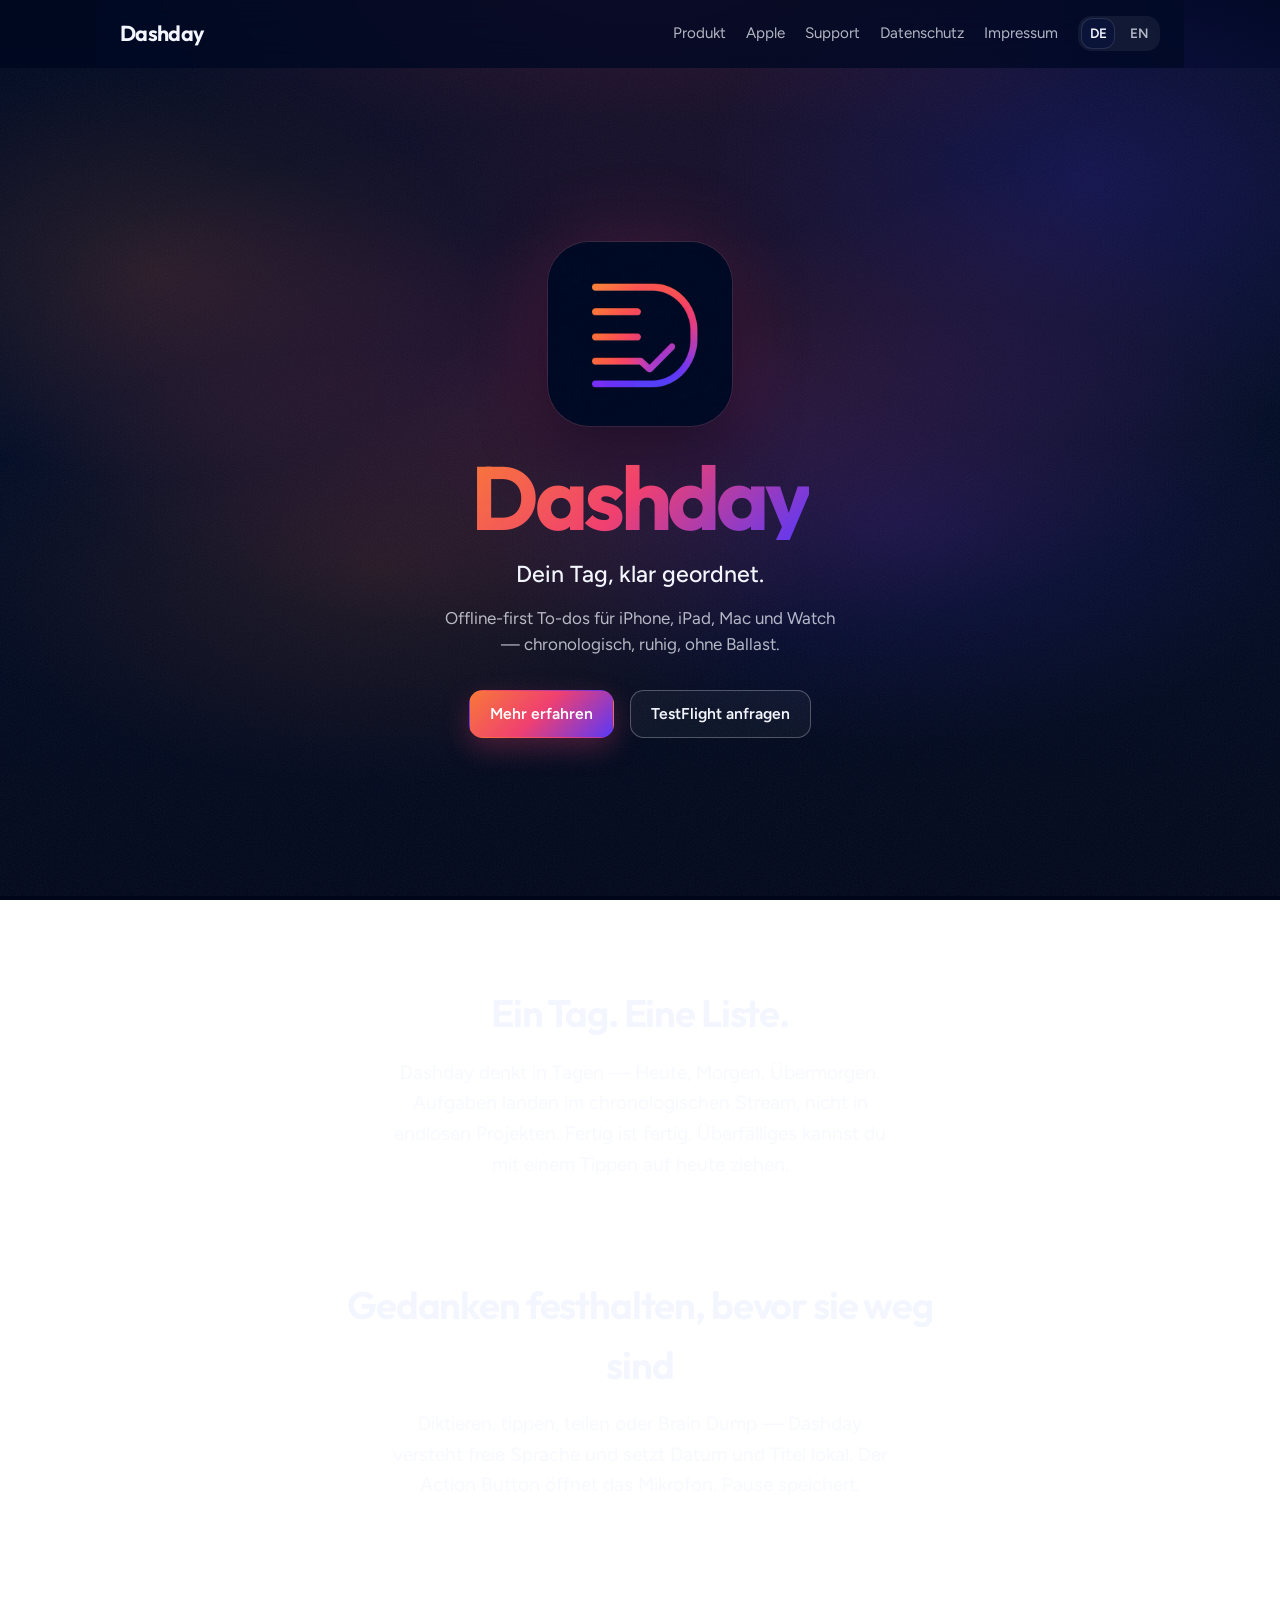
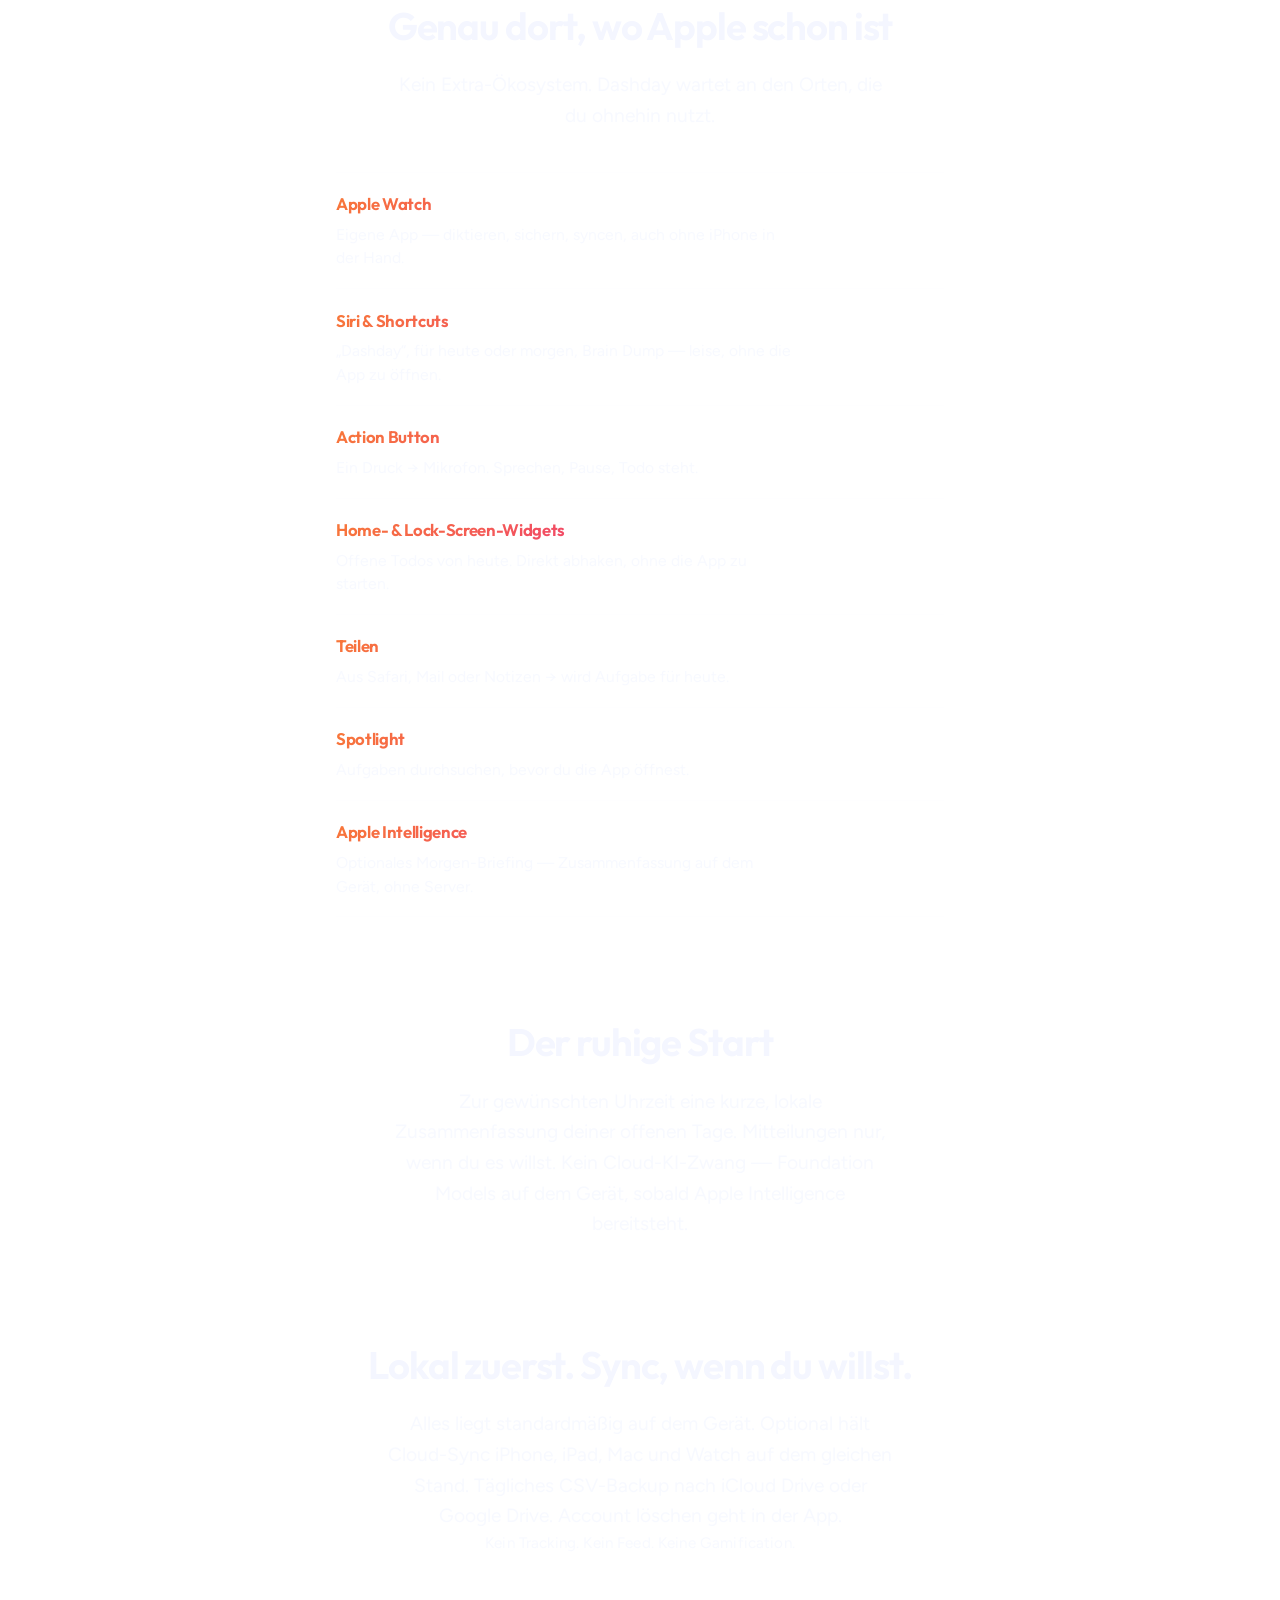
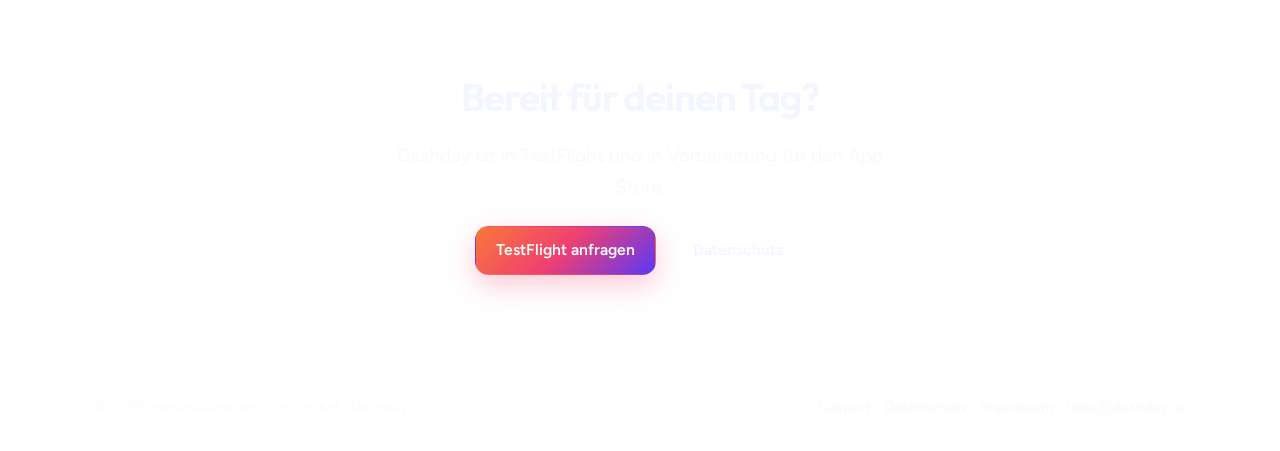
==== de/index.html @ 303d10c2 "Use German labels on DE nav and footer. Replace leftover English “Privacy” / “Privacy Policy” link t" ====
<!DOCTYPE html>
<html lang="de">
  <head>
    <meta charset="utf-8" />
    <meta name="viewport" content="width=device-width, initial-scale=1" />
    <title>Dashday — Dein Tag, klar geordnet</title>
    <meta
      name="description"
      content="Dashday: Offline-first To-dos für iPhone, iPad, Mac und Apple Watch. Heute &amp; Morgen klar sortiert — mit Siri, Widgets, Action Button und lokalem Morgen-Briefing."
    />
    <link rel="canonical" href="https://dashday.io/de/" />
    <link rel="alternate" hreflang="de" href="https://dashday.io/de/" />
    <link rel="alternate" hreflang="en" href="https://dashday.io/en/" />
    <link rel="alternate" hreflang="x-default" href="https://dashday.io/" />
    <meta property="og:title" content="Dashday — Dein Tag, klar geordnet" />
    <meta
      property="og:description"
      content="Offline-first To-dos für Apple-Geräte. Erfassen mit Siri, Watch, Widget &amp; Action Button. Optional Sync. Lokal und ruhig."
    />
    <meta property="og:url" content="https://dashday.io/de/" />
    <meta property="og:type" content="website" />
    <meta property="og:image" content="https://dashday.io/assets/icon-512.png" />
    <meta property="og:locale" content="de_DE" />
    <meta name="theme-color" content="#000a24" />
    <link rel="preconnect" href="https://fonts.googleapis.com" />
    <link rel="preconnect" href="https://fonts.gstatic.com" crossorigin />
    <link
      href="https://fonts.googleapis.com/css2?family=Figtree:wght@400;500;600;700&family=Outfit:wght@500;600;700&display=swap"
      rel="stylesheet"
    />
    <link rel="stylesheet" href="/styles.css" />
    <link rel="icon" href="/favicon.svg" type="image/svg+xml" />
    <link rel="apple-touch-icon" href="/assets/apple-touch-icon.png" />
  </head>
  <body>
    <header class="site-header" id="site-header">
      <a class="brand" href="/de/">Dashday</a>
      <button
        type="button"
        class="nav-toggle"
        aria-expanded="false"
        aria-controls="site-nav"
        aria-label="Menü"
      >
        <span class="nav-toggle-bars" aria-hidden="true"></span>
      </button>
      <nav class="nav" aria-label="Hauptnavigation" id="site-nav">
        <a href="#tag">Produkt</a>
        <a href="#apple">Apple</a>
        <a href="/de/support/">Support</a>
        <a href="/de/privacy/">Datenschutz</a>
        <a href="/de/impressum/">Impressum</a>
        <span class="lang-switch" role="group" aria-label="Sprache">
          <a href="/de/" data-lang="de" aria-current="true">DE</a>
          <a href="/en/" data-lang="en">EN</a>
        </span>
      </nav>
    </header>

    <main>
      <section class="hero" aria-label="Dashday">
        <div class="hero-atmosphere" aria-hidden="true"></div>
        <div class="hero-inner">
          <img
            class="hero-icon"
            src="/assets/icon-512.png"
            width="512"
            height="512"
            alt=""
          />
          <p class="hero-brand">Dashday</p>
          <h1 class="hero-line">Dein Tag, klar geordnet.</h1>
          <p class="hero-sub">
            Offline-first To-dos für iPhone, iPad, Mac und Watch — chronologisch, ruhig, ohne Ballast.
          </p>
          <div class="cta-row">
            <a class="button button-primary" href="#tag">Mehr erfahren</a>
            <a
              class="button button-ghost"
              data-mail="support"
              data-label="TestFlight anfragen"
              data-subject="Dashday TestFlight"
              href="#"
              >TestFlight anfragen</a
            >
          </div>
        </div>
      </section>

      <section class="section section-wide" id="tag">
        <h2>Ein Tag. Eine Liste.</h2>
        <p class="lead">
          Dashday denkt in Tagen — Heute, Morgen, Übermorgen. Aufgaben landen im
          chronologischen Stream, nicht in endlosen Projekten. Fertig ist fertig.
          Überfälliges kannst du mit einem Tippen auf heute ziehen.
        </p>
      </section>

      <section class="section section-wide" id="capture">
        <h2>Gedanken festhalten, bevor sie weg sind</h2>
        <p class="lead">
          Diktieren, tippen, teilen oder Brain Dump — Dashday versteht freie Sprache
          und setzt Datum und Titel lokal. Der Action Button öffnet das Mikrofon.
          Pause speichert.
        </p>
      </section>

      <section class="section section-wide" id="apple">
        <h2>Genau dort, wo Apple schon ist</h2>
        <p class="lead">
          Kein Extra-Ökosystem. Dashday wartet an den Orten, die du ohnehin nutzt.
        </p>
        <ul class="surface-list">
          <li>
            <span class="surface-name">Apple Watch</span>
            <span class="surface-desc">Eigene App — diktieren, sichern, syncen, auch ohne iPhone in der Hand.</span>
          </li>
          <li>
            <span class="surface-name">Siri &amp; Shortcuts</span>
            <span class="surface-desc">„Dashday“, für heute oder morgen, Brain Dump — leise, ohne die App zu öffnen.</span>
          </li>
          <li>
            <span class="surface-name">Action Button</span>
            <span class="surface-desc">Ein Druck → Mikrofon. Sprechen, Pause, Todo steht.</span>
          </li>
          <li>
            <span class="surface-name">Home- &amp; Lock-Screen-Widgets</span>
            <span class="surface-desc">Offene Todos von heute. Direkt abhaken, ohne die App zu starten.</span>
          </li>
          <li>
            <span class="surface-name">Teilen</span>
            <span class="surface-desc">Aus Safari, Mail oder Notizen → wird Aufgabe für heute.</span>
          </li>
          <li>
            <span class="surface-name">Spotlight</span>
            <span class="surface-desc">Aufgaben durchsuchen, bevor du die App öffnest.</span>
          </li>
          <li>
            <span class="surface-name">Apple Intelligence</span>
            <span class="surface-desc">Optionales Morgen-Briefing — Zusammenfassung auf dem Gerät, ohne Server.</span>
          </li>
        </ul>
      </section>

      <section class="section section-wide" id="briefing">
        <h2>Der ruhige Start</h2>
        <p class="lead">
          Zur gewünschten Uhrzeit eine kurze, lokale Zusammenfassung deiner offenen
          Tage. Mitteilungen nur, wenn du es willst. Kein Cloud-KI-Zwang —
          Foundation Models auf dem Gerät, sobald Apple Intelligence bereitsteht.
        </p>
      </section>

      <section class="section section-wide" id="sync">
        <h2>Lokal zuerst. Sync, wenn du willst.</h2>
        <p class="lead">
          Alles liegt standardmäßig auf dem Gerät. Optional hält Cloud-Sync iPhone,
          iPad, Mac und Watch auf dem gleichen Stand. Tägliches CSV-Backup nach
          iCloud Drive oder Google Drive. Account löschen geht in der App.
        </p>
        <p class="section-note">
          Kein Tracking. Kein Feed. Keine Gamification.
        </p>
      </section>

      <section class="section section-wide section-closing" id="cta">
        <h2>Bereit für deinen Tag?</h2>
        <p class="lead">
          Dashday ist in TestFlight und in Vorbereitung für den App Store.
        </p>
        <div class="cta-row cta-row-static">
          <a
            class="button button-primary"
            data-mail="support"
            data-label="TestFlight anfragen"
            data-subject="Dashday TestFlight"
            href="#"
            >TestFlight anfragen</a
          >
          <a class="button button-ghost" href="/de/privacy/">Datenschutz</a>
        </div>
      </section>
    </main>

    <footer class="site-footer">
      <span>© <span id="year"></span> mediawaves services GmbH · Dashday</span>
      <span>
        <a href="/de/support/">Support</a>
        ·
        <a href="/de/privacy/">Datenschutz</a>
        ·
        <a href="/de/impressum/">Impressum</a>
        ·
        <span data-mail="support"></span>
      </span>
    </footer>

    <script src="/assets/i18n.js" defer></script>
    <script src="/assets/contact.js" defer></script>
    <script src="/assets/site.js" defer></script>
  </body>
</html>
---- styles.css ----
/* Dashday site — palette matched to the app icon */

:root {
  --navy: #000a24;
  --navy-lift: #0a1438;
  --ink: #f4f6ff;
  --ink-soft: rgba(244, 246, 255, 0.72);
  --ink-faint: rgba(244, 246, 255, 0.48);
  --orange: #f87838;
  --magenta: #f04070;
  --violet: #5a38f8;
  --foam: #f4f6ff;
  --line: rgba(244, 246, 255, 0.12);
  --shadow: rgba(0, 4, 24, 0.55);
  --gradient: linear-gradient(135deg, #f87838 0%, #f04070 48%, #5a38f8 100%);
  --font-display: "Outfit", "Segoe UI", sans-serif;
  --font-body: "Figtree", "Segoe UI", sans-serif;
  --max: 68rem;
  --ease: cubic-bezier(0.22, 1, 0.36, 1);
  --radius: 0.85rem;
}

*,
*::before,
*::after {
  box-sizing: border-box;
}

html {
  scroll-behavior: smooth;
}

body {
  margin: 0;
  min-height: 100vh;
  color: var(--ink);
  font-family: var(--font-body);
  font-size: 1.0625rem;
  line-height: 1.55;
  background:
    radial-gradient(900px 520px at 50% -8%, rgba(240, 64, 112, 0.22), transparent 60%),
    radial-gradient(700px 480px at 85% 20%, rgba(90, 56, 248, 0.2), transparent 55%),
    radial-gradient(640px 420px at 12% 30%, rgba(248, 120, 56, 0.14), transparent 50%),
    linear-gradient(180deg, #000820 0%, var(--navy) 45%, #00061a 100%);
  background-attachment: fixed;
}

img {
  max-width: 100%;
  display: block;
}

a {
  color: #ffb08a;
  text-underline-offset: 0.18em;
}

a:hover {
  color: #ffd2bc;
}

.site-header {
  position: sticky;
  top: 0;
  z-index: 100;
  display: flex;
  flex-wrap: wrap;
  align-items: center;
  justify-content: space-between;
  gap: 0.75rem 1rem;
  padding: 1rem 1.5rem;
  max-width: var(--max);
  margin: 0 auto;
  overflow: visible;
  backdrop-filter: blur(16px);
  -webkit-backdrop-filter: blur(16px);
  background: rgba(0, 10, 36, 0.72);
  border-bottom: 1px solid transparent;
}

.site-header.is-scrolled {
  border-bottom-color: var(--line);
}

.brand {
  font-family: var(--font-display);
  font-weight: 650;
  font-size: 1.35rem;
  letter-spacing: -0.03em;
  color: var(--ink);
  text-decoration: none;
  position: relative;
  z-index: 2;
}

.nav-toggle {
  display: none;
  -webkit-appearance: none;
  appearance: none;
  border: 1px solid var(--line);
  background: rgba(244, 246, 255, 0.06);
  color: var(--ink);
  width: 2.75rem;
  height: 2.75rem;
  min-width: 2.75rem;
  min-height: 2.75rem;
  border-radius: var(--radius);
  padding: 0;
  margin: 0;
  cursor: pointer;
  align-items: center;
  justify-content: center;
  touch-action: manipulation;
  -webkit-tap-highlight-color: transparent;
  position: relative;
  z-index: 2;
}

.nav-toggle:hover,
.nav-toggle:focus-visible {
  background: rgba(244, 246, 255, 0.1);
}

.nav-toggle-bars,
.nav-toggle-bars::before,
.nav-toggle-bars::after {
  display: block;
  width: 1.1rem;
  height: 2px;
  border-radius: 1px;
  background: currentColor;
  transition: transform 0.2s var(--ease), opacity 0.2s var(--ease);
}

.nav-toggle-bars {
  position: relative;
}

.nav-toggle-bars::before,
.nav-toggle-bars::after {
  content: "";
  position: absolute;
  left: 0;
}

.nav-toggle-bars::before {
  top: -6px;
}

.nav-toggle-bars::after {
  top: 6px;
}

.site-header.is-nav-open .nav-toggle-bars {
  background: transparent;
}

.site-header.is-nav-open .nav-toggle-bars::before {
  top: 0;
  transform: rotate(45deg);
}

.site-header.is-nav-open .nav-toggle-bars::after {
  top: 0;
  transform: rotate(-45deg);
}

.nav {
  display: flex;
  align-items: center;
  gap: 1.25rem;
  font-size: 0.95rem;
}

.nav a {
  text-decoration: none;
  color: var(--ink-soft);
}

.nav a:hover {
  color: var(--ink);
}

@media (max-width: 720px) {
  .site-header {
    /* Full-bleed sticky bar; avoid backdrop-filter clipping the open menu on iOS. */
    width: 100%;
    max-width: none;
    margin: 0;
    padding: 0.85rem 1rem;
    backdrop-filter: none;
    -webkit-backdrop-filter: none;
    background: rgba(0, 10, 36, 0.96);
    border-bottom-color: var(--line);
  }

  .nav-toggle {
    display: inline-flex;
  }

  .nav {
    position: absolute;
    top: 100%;
    left: 0;
    right: 0;
    display: none;
    flex-direction: column;
    align-items: stretch;
    gap: 0.1rem;
    margin: 0;
    padding: 0.5rem 1rem 1rem;
    border-top: 1px solid var(--line);
    background: rgba(0, 10, 36, 0.98);
    box-shadow: 0 18px 40px rgba(0, 0, 0, 0.45);
    max-height: min(70vh, 28rem);
    overflow-y: auto;
    -webkit-overflow-scrolling: touch;
    z-index: 101;
  }

  .site-header.is-nav-open .nav {
    display: flex;
  }

  .nav > a {
    padding: 0.85rem 0.35rem;
    font-weight: 500;
    min-height: 2.75rem;
    display: flex;
    align-items: center;
  }

  .nav .lang-switch {
    margin-top: 0.5rem;
    align-self: flex-start;
  }
}

.hero {
  position: relative;
  min-height: min(92vh, 54rem);
  display: grid;
  place-items: center;
  overflow: hidden;
  isolation: isolate;
  padding: 5rem 1.5rem 4rem;
}

.hero-atmosphere {
  position: absolute;
  inset: 0;
  z-index: -1;
  background:
    radial-gradient(ellipse 70% 45% at 50% 38%, rgba(240, 64, 112, 0.18), transparent 70%),
    radial-gradient(ellipse 50% 40% at 30% 60%, rgba(248, 120, 56, 0.12), transparent 65%),
    radial-gradient(ellipse 50% 40% at 70% 55%, rgba(90, 56, 248, 0.16), transparent 65%),
    url("data:image/svg+xml,%3Csvg xmlns='http://www.w3.org/2000/svg' width='160' height='160' viewBox='0 0 160 160'%3E%3Cfilter id='n'%3E%3CfeTurbulence type='fractalNoise' baseFrequency='0.9' numOctaves='2' stitchTiles='stitch'/%3E%3C/filter%3E%3Crect width='160' height='160' filter='url(%23n)' opacity='0.07'/%3E%3C/svg%3E");
  transform: scale(1.02);
  animation: atmosphere-drift 18s var(--ease) infinite alternate;
}

@keyframes atmosphere-drift {
  from { transform: scale(1.02) translate3d(0, 0, 0); }
  to { transform: scale(1.05) translate3d(0, -1.2%, 0); }
}

.hero-inner {
  width: min(100%, 36rem);
  text-align: center;
  display: flex;
  flex-direction: column;
  align-items: center;
}

.hero-icon {
  width: clamp(7.5rem, 28vw, 11.5rem);
  height: auto;
  border-radius: 22.5%;
  box-shadow:
    0 0 0 1px rgba(244, 246, 255, 0.08),
    0 28px 60px var(--shadow),
    0 0 80px rgba(240, 64, 112, 0.22);
  margin: 0 0 1.75rem;
  opacity: 0;
  animation: rise 0.95s var(--ease) 0.05s forwards, icon-glow 6s ease-in-out 1s infinite alternate;
}

@keyframes icon-glow {
  from {
    box-shadow:
      0 0 0 1px rgba(244, 246, 255, 0.08),
      0 28px 60px var(--shadow),
      0 0 70px rgba(248, 120, 56, 0.18);
  }
  to {
    box-shadow:
      0 0 0 1px rgba(244, 246, 255, 0.1),
      0 32px 70px var(--shadow),
      0 0 95px rgba(90, 56, 248, 0.28);
  }
}

.hero-brand {
  font-family: var(--font-display);
  font-size: clamp(3.2rem, 11vw, 5.6rem);
  font-weight: 700;
  letter-spacing: -0.045em;
  line-height: 0.95;
  margin: 0 0 1.1rem;
  background: var(--gradient);
  -webkit-background-clip: text;
  background-clip: text;
  color: transparent;
  opacity: 0;
  animation: rise 0.9s var(--ease) 0.18s forwards;
}

.hero-line {
  font-size: clamp(1.15rem, 2.4vw, 1.45rem);
  font-weight: 500;
  max-width: 28ch;
  margin: 0 0 0.75rem;
  color: var(--ink);
  opacity: 0;
  animation: rise 0.9s var(--ease) 0.32s forwards;
}

.hero-sub {
  margin: 0 0 2rem;
  color: var(--ink-soft);
  max-width: 36ch;
  opacity: 0;
  animation: rise 0.9s var(--ease) 0.45s forwards;
}

.cta-row {
  display: flex;
  flex-wrap: wrap;
  justify-content: center;
  gap: 0.75rem 1rem;
  opacity: 0;
  animation: rise 0.9s var(--ease) 0.58s forwards;
}

@keyframes rise {
  from {
    opacity: 0;
    transform: translate3d(0, 1.25rem, 0);
  }
  to {
    opacity: 1;
    transform: translate3d(0, 0, 0);
  }
}

.button {
  display: inline-flex;
  align-items: center;
  justify-content: center;
  min-height: 2.85rem;
  padding: 0.7rem 1.25rem;
  border-radius: var(--radius);
  border: 1px solid transparent;
  font-weight: 600;
  font-size: 0.98rem;
  text-decoration: none;
  transition: transform 0.25s var(--ease), background 0.25s var(--ease), border-color 0.25s var(--ease), box-shadow 0.25s var(--ease);
}

.button:hover {
  transform: translateY(-1px);
}

.button-primary {
  background: var(--gradient);
  color: #fff;
  box-shadow: 0 10px 28px rgba(240, 64, 112, 0.28);
}

.button-primary:hover {
  color: #fff;
  box-shadow: 0 14px 34px rgba(90, 56, 248, 0.35);
}

.button-ghost {
  border-color: rgba(244, 246, 255, 0.28);
  color: var(--ink);
  background: rgba(244, 246, 255, 0.04);
}

.button-ghost:hover {
  border-color: rgba(244, 246, 255, 0.5);
  color: #fff;
  background: rgba(244, 246, 255, 0.08);
}

.section {
  width: min(100% - 3rem, 40rem);
  margin: 0 auto;
  padding: 4.5rem 0 1rem;
  text-align: center;
}

.section-wide {
  width: min(100% - 3rem, 38rem);
  padding: 5.5rem 0 0.5rem;
}

.section-closing {
  padding-bottom: 2rem;
}

.section h2 {
  font-family: var(--font-display);
  font-size: clamp(1.8rem, 4vw, 2.4rem);
  font-weight: 650;
  letter-spacing: -0.03em;
  margin: 0 0 0.85rem;
}

.section p {
  margin: 0 0 1rem;
  color: var(--ink-soft);
}

.section .lead {
  margin: 0 auto;
  max-width: 42ch;
  font-size: clamp(1.05rem, 2.2vw, 1.2rem);
  line-height: 1.6;
  color: var(--ink-soft);
}

.section-note {
  margin-top: 1.25rem;
  font-size: 0.95rem;
  color: var(--ink-faint);
  letter-spacing: 0.01em;
}

.surface-list {
  list-style: none;
  margin: 2.5rem 0 0;
  padding: 0;
  text-align: left;
  border-top: 1px solid var(--line);
}

.surface-list li {
  display: grid;
  gap: 0.35rem;
  padding: 1.15rem 0;
  border-bottom: 1px solid var(--line);
}

.surface-name {
  font-family: var(--font-display);
  font-weight: 650;
  font-size: 1.05rem;
  letter-spacing: -0.02em;
  background: var(--gradient);
  -webkit-background-clip: text;
  background-clip: text;
  color: transparent;
}

@supports not ((-webkit-background-clip: text) or (background-clip: text)) {
  .surface-name {
    color: #ffb08a;
    background: none;
  }
}

.surface-desc {
  color: var(--ink-soft);
  font-size: 0.98rem;
  line-height: 1.5;
  max-width: 46ch;
}

.cta-row-static {
  opacity: 1;
  animation: none;
  margin-top: 1.5rem;
}

.site-footer {
  width: min(100% - 3rem, var(--max));
  margin: 4rem auto 2rem;
  padding-top: 1.5rem;
  border-top: 1px solid var(--line);
  display: flex;
  flex-wrap: wrap;
  gap: 0.75rem 1.5rem;
  justify-content: space-between;
  color: var(--ink-faint);
  font-size: 0.92rem;
}

.site-footer a {
  text-decoration: none;
  color: var(--ink-soft);
}

.site-footer a:hover {
  text-decoration: underline;
  color: var(--ink);
}

/* Privacy */

.page {
  width: min(100% - 3rem, 42rem);
  margin: 0 auto;
  padding: 2.5rem 0 4rem;
}

.page h1 {
  font-family: var(--font-display);
  font-size: clamp(2.2rem, 6vw, 3.2rem);
  letter-spacing: -0.035em;
  margin: 0 0 0.5rem;
}

.page .meta {
  color: var(--ink-faint);
  margin: 0 0 2rem;
  font-size: 0.95rem;
}

.page h2 {
  font-family: var(--font-display);
  font-size: 1.35rem;
  margin: 2rem 0 0.6rem;
  letter-spacing: -0.02em;
}

.page p,
.page li {
  color: var(--ink-soft);
}

.page ul {
  padding-left: 1.2rem;
}

.page li {
  margin-bottom: 0.35rem;
}

.page code {
  font-size: 0.92em;
  padding: 0.1em 0.35em;
  border-radius: 0.35rem;
  background: rgba(244, 246, 255, 0.08);
}

.lang-switch {
  display: inline-flex;
  gap: 0.35rem;
  margin: 0 0 1.5rem;
  padding: 0.2rem;
  border-radius: var(--radius);
  background: rgba(244, 246, 255, 0.06);
}

.lang-switch button,
.lang-switch a {
  appearance: none;
  border: 0;
  background: transparent;
  color: var(--ink-soft);
  font: inherit;
  font-weight: 600;
  font-size: 0.9rem;
  padding: 0.4rem 0.85rem;
  border-radius: calc(var(--radius) - 0.15rem);
  cursor: pointer;
  text-decoration: none;
}

.lang-switch button[aria-pressed="true"],
.lang-switch a[aria-current="true"] {
  background: var(--navy-lift);
  color: var(--ink);
  box-shadow: inset 0 0 0 1px var(--line);
}

.nav .lang-switch {
  margin: 0;
  padding: 0.15rem;
}

.nav .lang-switch a {
  font-size: 0.85rem;
  padding: 0.3rem 0.55rem;
}

.privacy-panel[hidden] {
  display: none;
}

@media (prefers-reduced-motion: reduce) {
  .hero-atmosphere,
  .hero-icon,
  .hero-brand,
  .hero-line,
  .hero-sub,
  .cta-row,
  .surface-list li {
    animation: none !important;
    opacity: 1 !important;
    transform: none !important;
  }
}
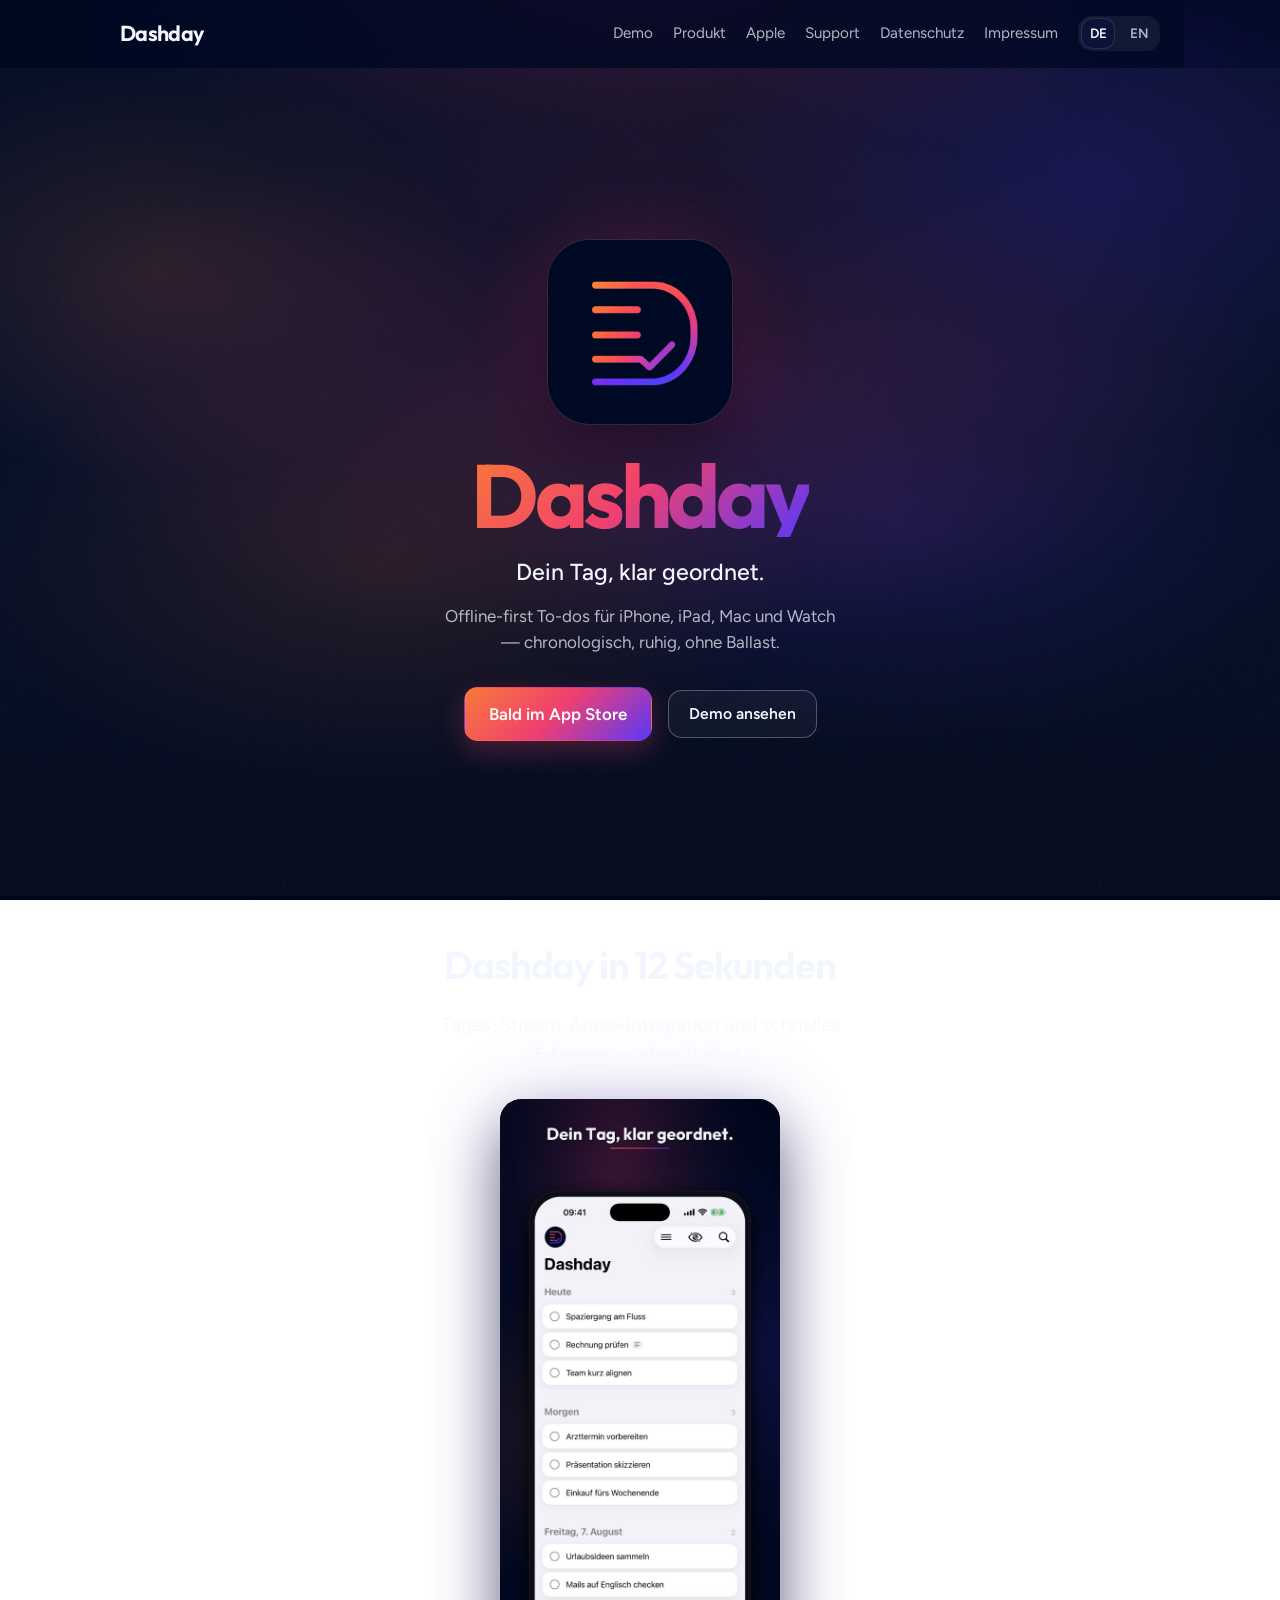
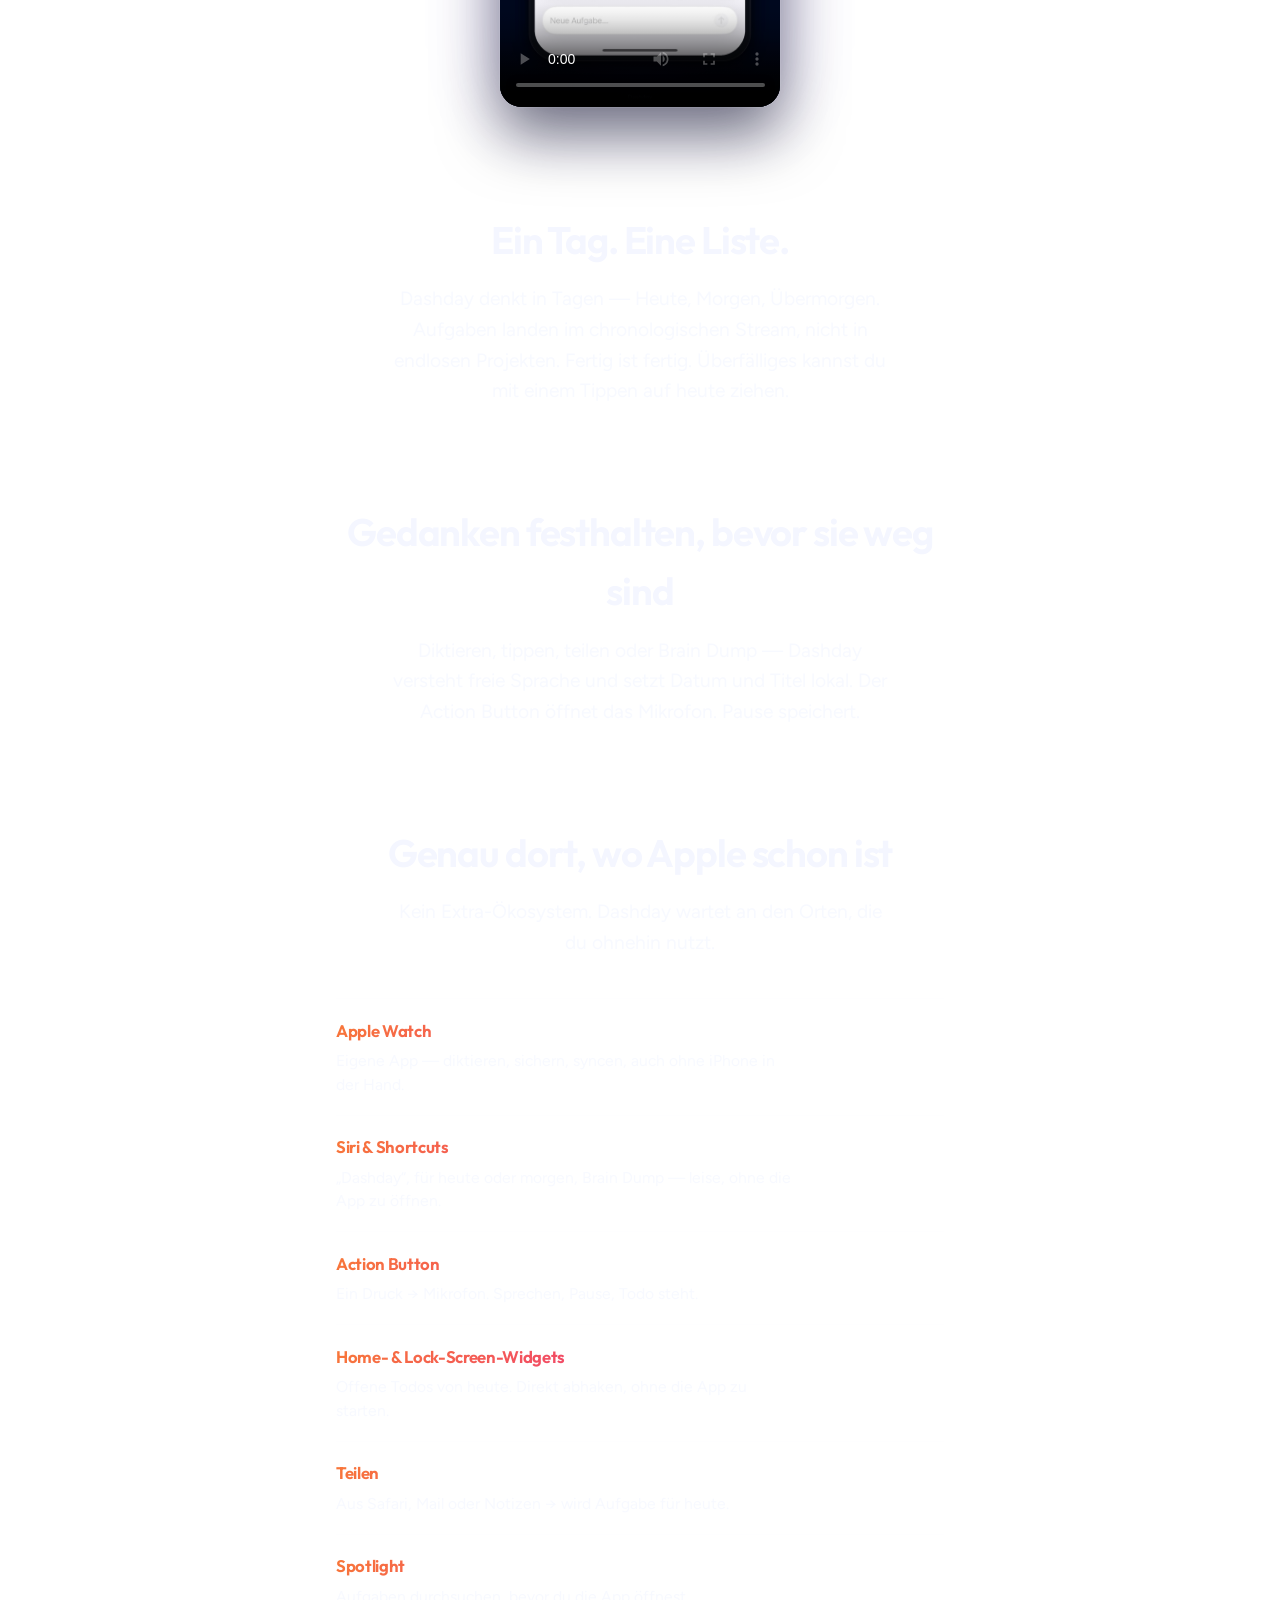
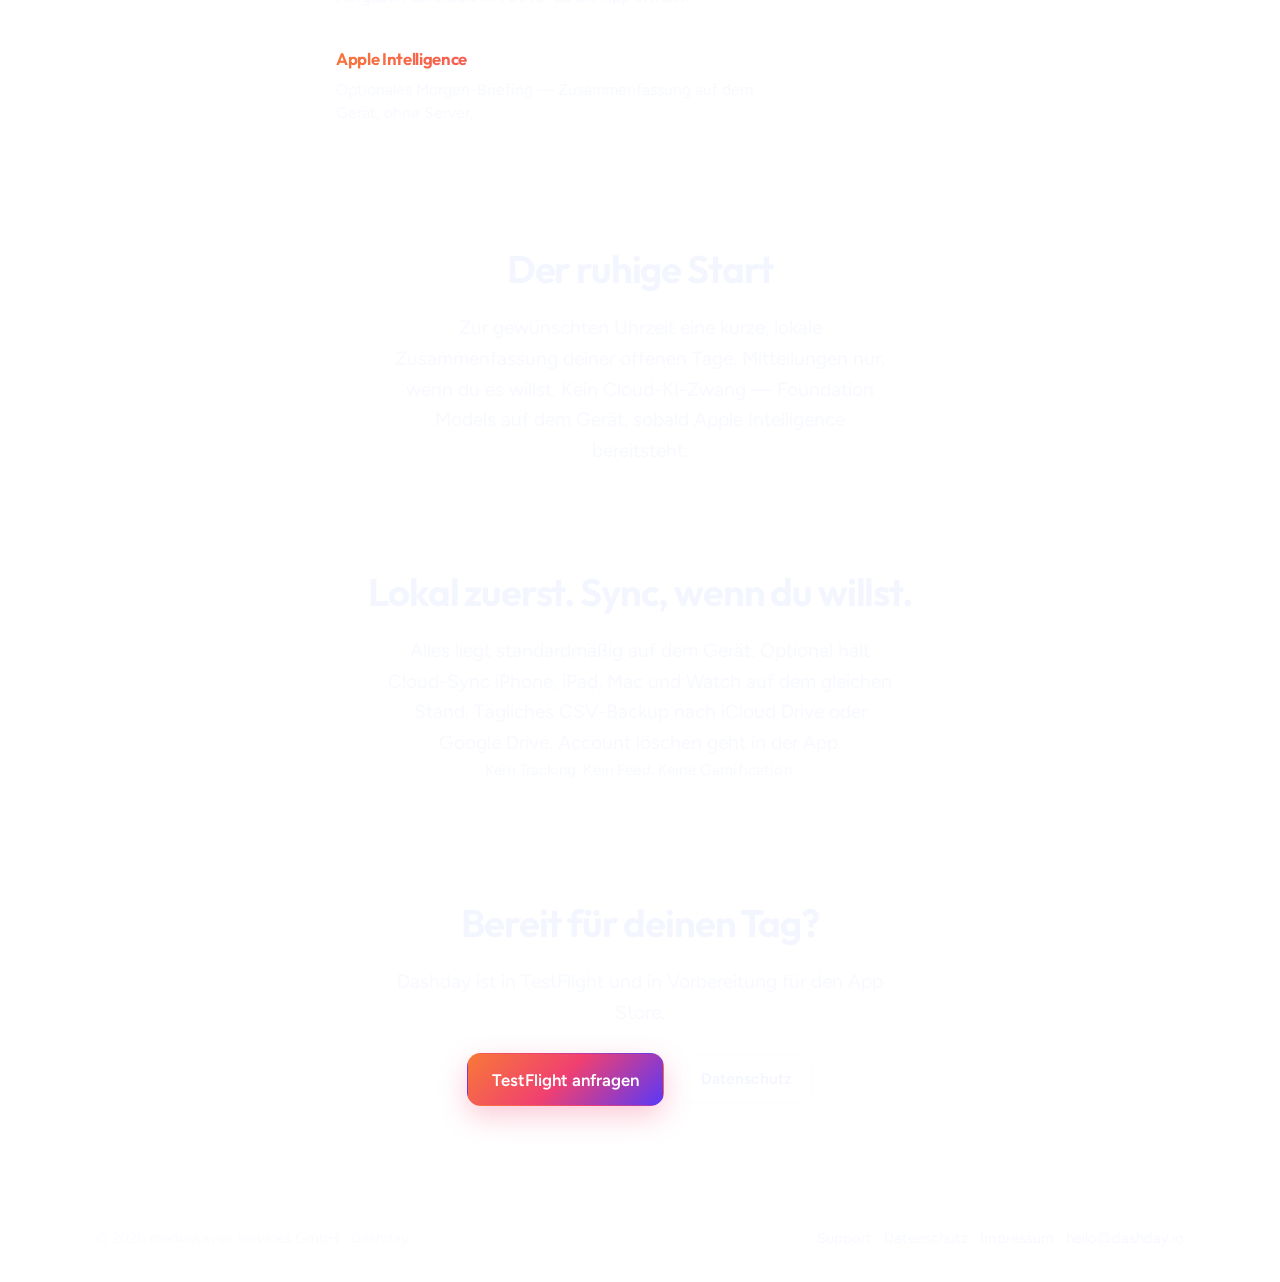
==== commit 676fe6ab: "Make dashday.io indexable with demo video and App Store CTA. Add robots/sitemap, SoftwareApplication" ====
--- a/de/index.html
+++ b/de/index.html
@@ -3,15 +3,22 @@
   <head>
     <meta charset="utf-8" />
     <meta name="viewport" content="width=device-width, initial-scale=1" />
-    <title>Dashday — Dein Tag, klar geordnet</title>
+    <title>Dashday — Offline-first To-do-App für iPhone, iPad, Mac &amp; Watch</title>
     <meta
       name="description"
-      content="Dashday: Offline-first To-dos für iPhone, iPad, Mac und Apple Watch. Heute &amp; Morgen klar sortiert — mit Siri, Widgets, Action Button und lokalem Morgen-Briefing."
-    />
+      content="Dashday ist die Offline-first To-do-App für Apple: Heute &amp; Morgen klar geordnet. Mit Siri, Apple Watch, Widgets, Action Button und lokalem Morgen-Briefing. Optional Sync."
+    />
+    <meta
+      name="keywords"
+      content="Dashday, Todo App, To-do, Aufgaben, Offline, Apple Watch, Siri, Widget, Action Button, iPhone, iPad, Mac, Produktivität"
+    />
+    <meta name="robots" content="index,follow,max-image-preview:large" />
+    <meta name="author" content="mediawaves services GmbH" />
     <link rel="canonical" href="https://dashday.io/de/" />
     <link rel="alternate" hreflang="de" href="https://dashday.io/de/" />
     <link rel="alternate" hreflang="en" href="https://dashday.io/en/" />
     <link rel="alternate" hreflang="x-default" href="https://dashday.io/" />
+    <meta property="og:site_name" content="Dashday" />
     <meta property="og:title" content="Dashday — Dein Tag, klar geordnet" />
     <meta
       property="og:description"
@@ -21,6 +28,13 @@
     <meta property="og:type" content="website" />
     <meta property="og:image" content="https://dashday.io/assets/icon-512.png" />
     <meta property="og:locale" content="de_DE" />
+    <meta name="twitter:card" content="summary_large_image" />
+    <meta name="twitter:title" content="Dashday — Dein Tag, klar geordnet" />
+    <meta
+      name="twitter:description"
+      content="Offline-first To-dos für iPhone, iPad, Mac und Watch."
+    />
+    <meta name="twitter:image" content="https://dashday.io/assets/icon-512.png" />
     <meta name="theme-color" content="#000a24" />
     <link rel="preconnect" href="https://fonts.googleapis.com" />
     <link rel="preconnect" href="https://fonts.gstatic.com" crossorigin />
@@ -31,20 +45,59 @@
     <link rel="stylesheet" href="/styles.css" />
     <link rel="icon" href="/favicon.svg" type="image/svg+xml" />
     <link rel="apple-touch-icon" href="/assets/apple-touch-icon.png" />
+    <script type="application/ld+json">
+      {
+        "@context": "https://schema.org",
+        "@graph": [
+          {
+            "@type": "WebSite",
+            "@id": "https://dashday.io/#website",
+            "url": "https://dashday.io/",
+            "name": "Dashday",
+            "alternateName": ["Dashday App", "Dashday Todo"],
+            "inLanguage": ["de", "en"],
+            "publisher": { "@id": "https://dashday.io/#organization" }
+          },
+          {
+            "@type": "Organization",
+            "@id": "https://dashday.io/#organization",
+            "name": "mediawaves services GmbH",
+            "url": "https://dashday.io/",
+            "logo": "https://dashday.io/assets/icon-512.png"
+          },
+          {
+            "@type": "SoftwareApplication",
+            "name": "Dashday",
+            "applicationCategory": "ProductivityApplication",
+            "operatingSystem": "iOS, iPadOS, macOS, watchOS",
+            "description": "Offline-first To-do-App für Apple-Geräte. Heute und Morgen klar geordnet — mit Siri, Watch, Widgets und Action Button.",
+            "url": "https://dashday.io/de/",
+            "image": "https://dashday.io/assets/icon-512.png",
+            "author": { "@id": "https://dashday.io/#organization" },
+            "offers": {
+              "@type": "Offer",
+              "price": "0",
+              "priceCurrency": "EUR"
+            }
+          },
+          {
+            "@type": "VideoObject",
+            "name": "Dashday Demo",
+            "description": "Kurzer Überblick: Tages-Stream, Apple-Integration und Erfassung in Dashday.",
+            "thumbnailUrl": "https://dashday.io/assets/demo/poster.jpg",
+            "contentUrl": "https://dashday.io/assets/demo/dashday-demo.mp4",
+            "uploadDate": "2026-08-04",
+            "inLanguage": "de"
+          }
+        ]
+      }
+    </script>
   </head>
   <body>
     <header class="site-header" id="site-header">
       <a class="brand" href="/de/">Dashday</a>
-      <button
-        type="button"
-        class="nav-toggle"
-        aria-expanded="false"
-        aria-controls="site-nav"
-        aria-label="Menü"
-      >
-        <span class="nav-toggle-bars" aria-hidden="true"></span>
-      </button>
-      <nav class="nav" aria-label="Hauptnavigation" id="site-nav">
+      <nav class="nav" aria-label="Hauptnavigation">
+        <a href="#demo">Demo</a>
         <a href="#tag">Produkt</a>
         <a href="#apple">Apple</a>
         <a href="/de/support/">Support</a>
@@ -66,24 +119,55 @@
             src="/assets/icon-512.png"
             width="512"
             height="512"
-            alt=""
+            alt="Dashday App-Icon"
           />
-          <p class="hero-brand">Dashday</p>
-          <h1 class="hero-line">Dein Tag, klar geordnet.</h1>
+          <h1 class="hero-brand">Dashday</h1>
+          <p class="hero-line">Dein Tag, klar geordnet.</p>
           <p class="hero-sub">
             Offline-first To-dos für iPhone, iPad, Mac und Watch — chronologisch, ruhig, ohne Ballast.
           </p>
-          <div class="cta-row">
-            <a class="button button-primary" href="#tag">Mehr erfahren</a>
-            <a
-              class="button button-ghost"
-              data-mail="support"
-              data-label="TestFlight anfragen"
-              data-subject="Dashday TestFlight"
-              href="#"
-              >TestFlight anfragen</a
-            >
+          <div class="cta-row cta-store">
+            <div data-store-live hidden>
+              <a
+                class="store-badge"
+                data-store-ios
+                href="https://apps.apple.com/app/id6796732065"
+                rel="noopener"
+              >
+                <img
+                  src="/assets/badge-app-store-de.svg"
+                  width="200"
+                  height="54"
+                  alt="Laden im App Store"
+                />
+              </a>
+            </div>
+            <div data-store-soon>
+              <a class="button button-primary button-store-soon" href="#cta">
+                Bald im App Store
+              </a>
+            </div>
+            <a class="button button-ghost" href="#demo">Demo ansehen</a>
           </div>
+        </div>
+      </section>
+
+      <section class="section section-demo" id="demo" aria-label="Dashday Demo">
+        <h2>Dashday in 12 Sekunden</h2>
+        <p class="lead">
+          Tages-Stream, Apple-Integration und schnelles Erfassen — ohne Ballast.
+        </p>
+        <div class="demo-frame">
+          <video
+            class="demo-video"
+            controls
+            playsinline
+            preload="metadata"
+            poster="/assets/demo/poster.jpg"
+            title="Dashday Demo"
+          >
+            <source src="/assets/demo/dashday-demo.mp4" type="video/mp4" />
+          </video>
         </div>
       </section>
 
@@ -165,12 +249,31 @@
 
       <section class="section section-wide section-closing" id="cta">
         <h2>Bereit für deinen Tag?</h2>
-        <p class="lead">
+        <p class="lead" data-store-soon>
           Dashday ist in TestFlight und in Vorbereitung für den App Store.
         </p>
-        <div class="cta-row cta-row-static">
+        <p class="lead" data-store-live hidden>
+          Hol dir Dashday kostenlos im App Store — für iPhone, iPad, Mac und Watch.
+        </p>
+        <div class="cta-row cta-row-static cta-store">
+          <div data-store-live hidden>
+            <a
+              class="store-badge store-badge-lg"
+              data-store-ios
+              href="https://apps.apple.com/app/id6796732065"
+              rel="noopener"
+            >
+              <img
+                src="/assets/badge-app-store-de.svg"
+                width="240"
+                height="65"
+                alt="Laden im App Store"
+              />
+            </a>
+          </div>
           <a
-            class="button button-primary"
+            class="button button-primary button-store-soon"
+            data-store-soon
             data-mail="support"
             data-label="TestFlight anfragen"
             data-subject="Dashday TestFlight"
@@ -195,6 +298,8 @@
       </span>
     </footer>
 
+    <script src="/assets/store-config.js"></script>
+    <script src="/assets/store.js" defer></script>
     <script src="/assets/i18n.js" defer></script>
     <script src="/assets/contact.js" defer></script>
     <script src="/assets/site.js" defer></script>
--- a/styles.css
+++ b/styles.css
@@ -600,6 +600,68 @@
   display: none;
 }
 
+.section-demo {
+  width: min(100% - 2rem, 26rem);
+  padding-top: 2.5rem;
+}
+
+.demo-frame {
+  margin: 1.75rem auto 0;
+  border-radius: 1.35rem;
+  overflow: hidden;
+  background: #000;
+  box-shadow:
+    0 0 0 1px rgba(244, 246, 255, 0.1),
+    0 28px 60px var(--shadow),
+    0 0 80px rgba(90, 56, 248, 0.16);
+  aspect-ratio: 720 / 1560;
+  max-height: min(72vh, 38rem);
+}
+
+.demo-video {
+  display: block;
+  width: 100%;
+  height: 100%;
+  object-fit: cover;
+  background: #000;
+}
+
+.cta-store {
+  align-items: center;
+}
+
+.store-badge {
+  display: inline-flex;
+  line-height: 0;
+  text-decoration: none;
+  transition: transform 0.25s var(--ease), filter 0.25s var(--ease);
+}
+
+.store-badge:hover {
+  transform: translateY(-1px);
+  filter: brightness(1.08);
+}
+
+.store-badge img {
+  height: 3.35rem;
+  width: auto;
+}
+
+.store-badge-lg img {
+  height: 4rem;
+}
+
+.button-store-soon {
+  min-height: 3.35rem;
+  padding-inline: 1.5rem;
+  font-size: 1.05rem;
+}
+
+[data-store-live][hidden],
+[data-store-soon][hidden] {
+  display: none !important;
+}
+
 @media (prefers-reduced-motion: reduce) {
   .hero-atmosphere,
   .hero-icon,
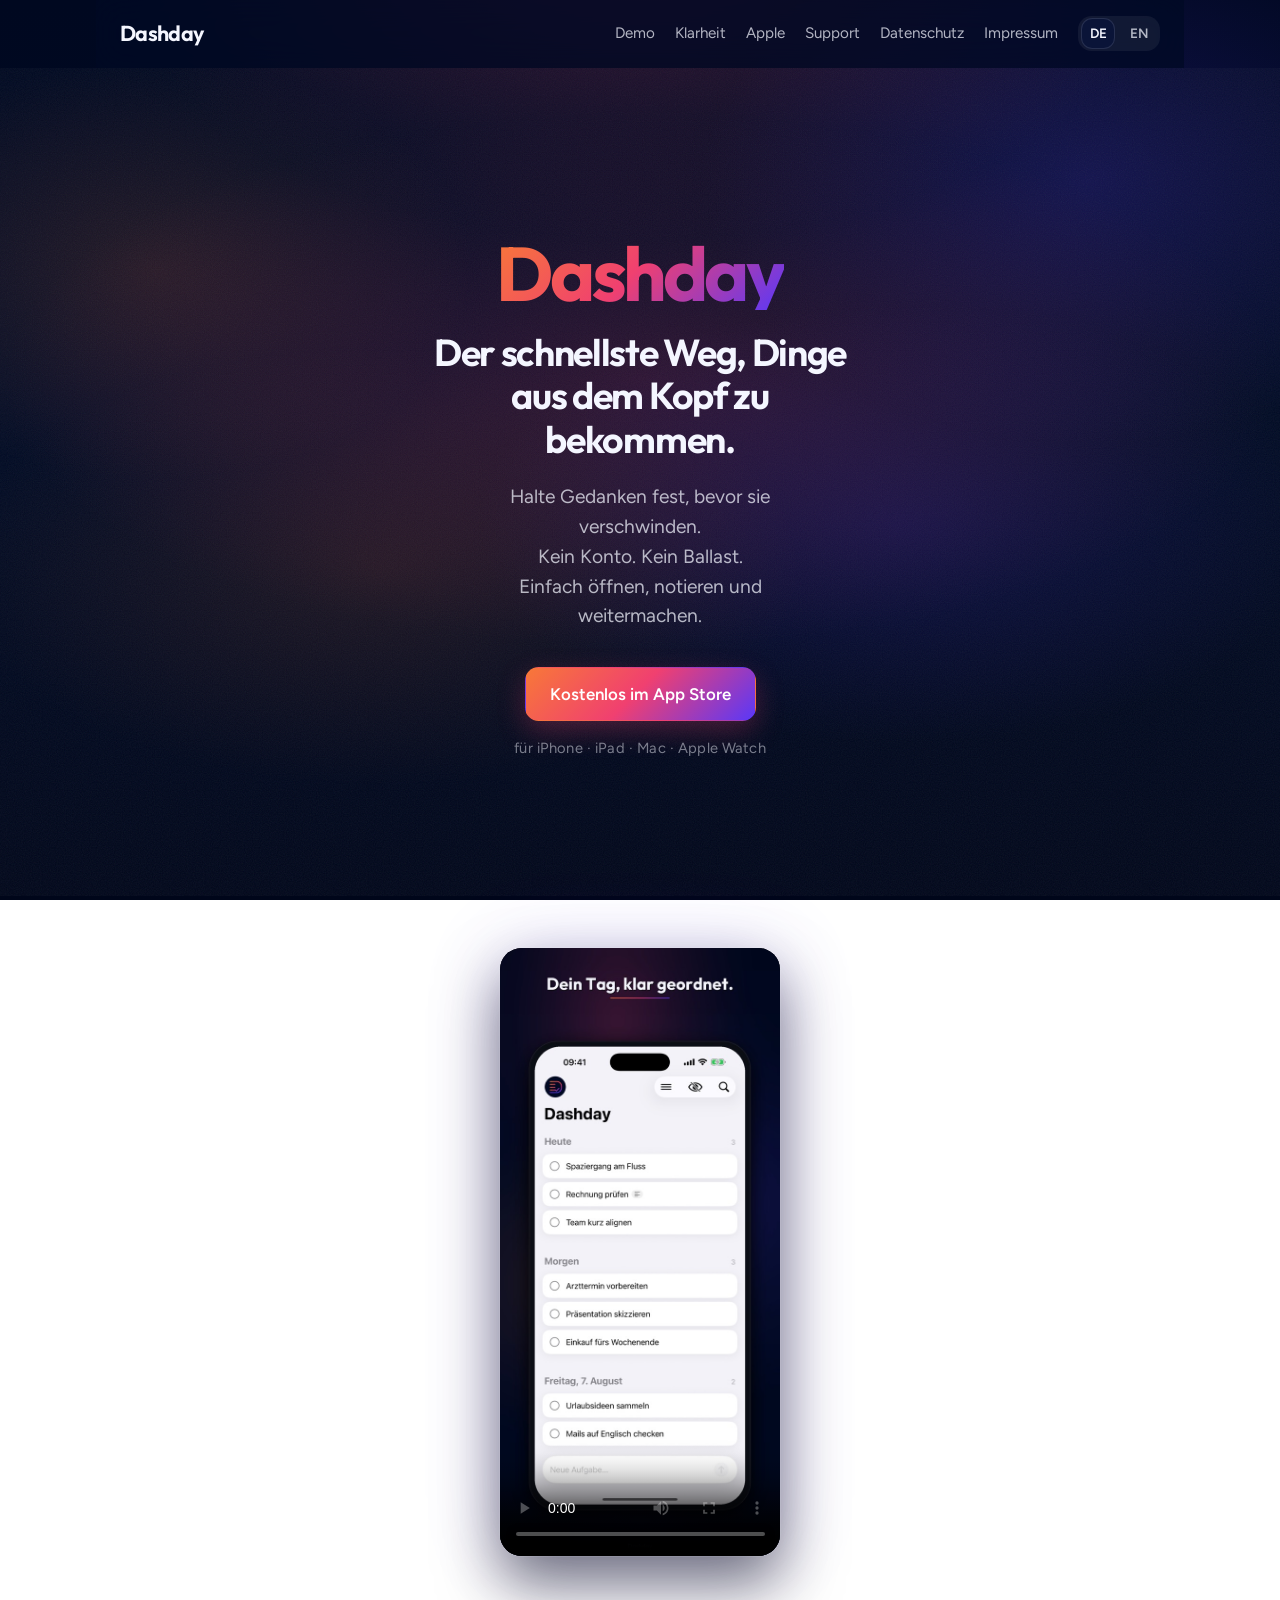
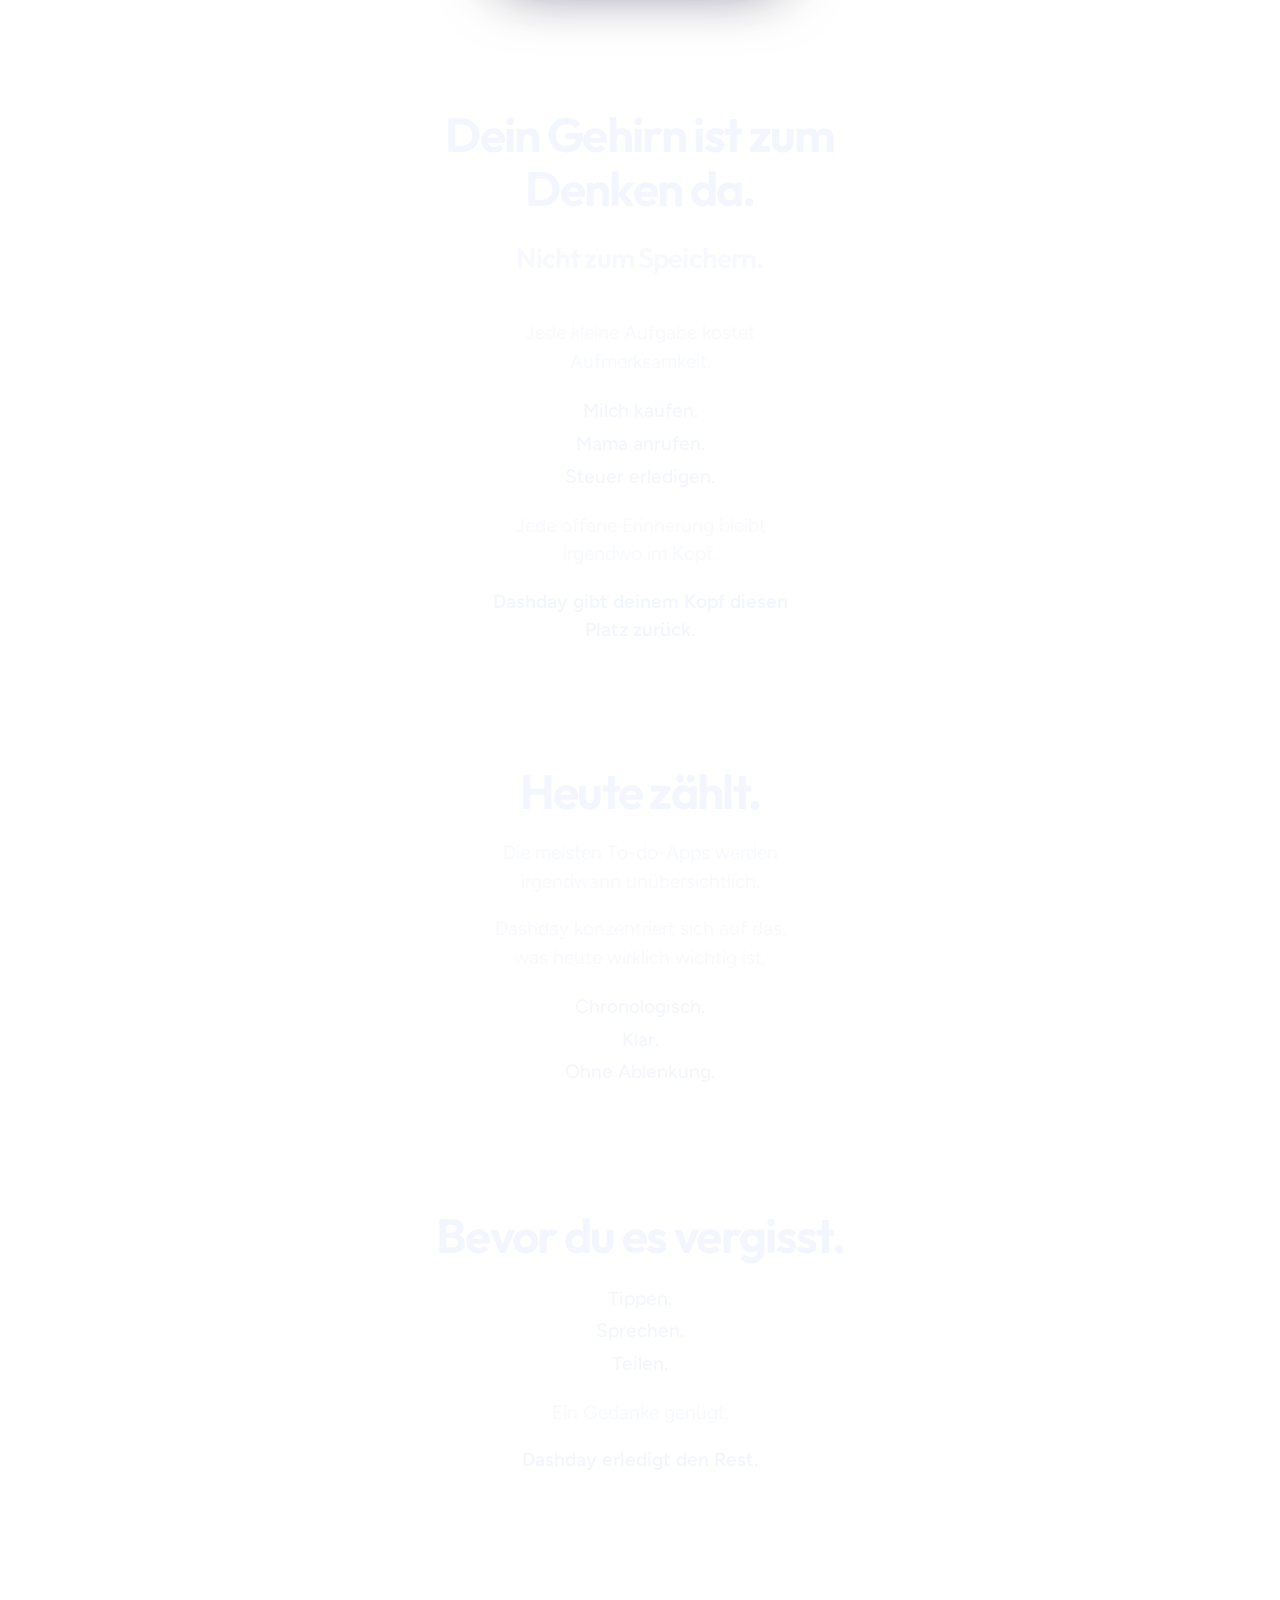
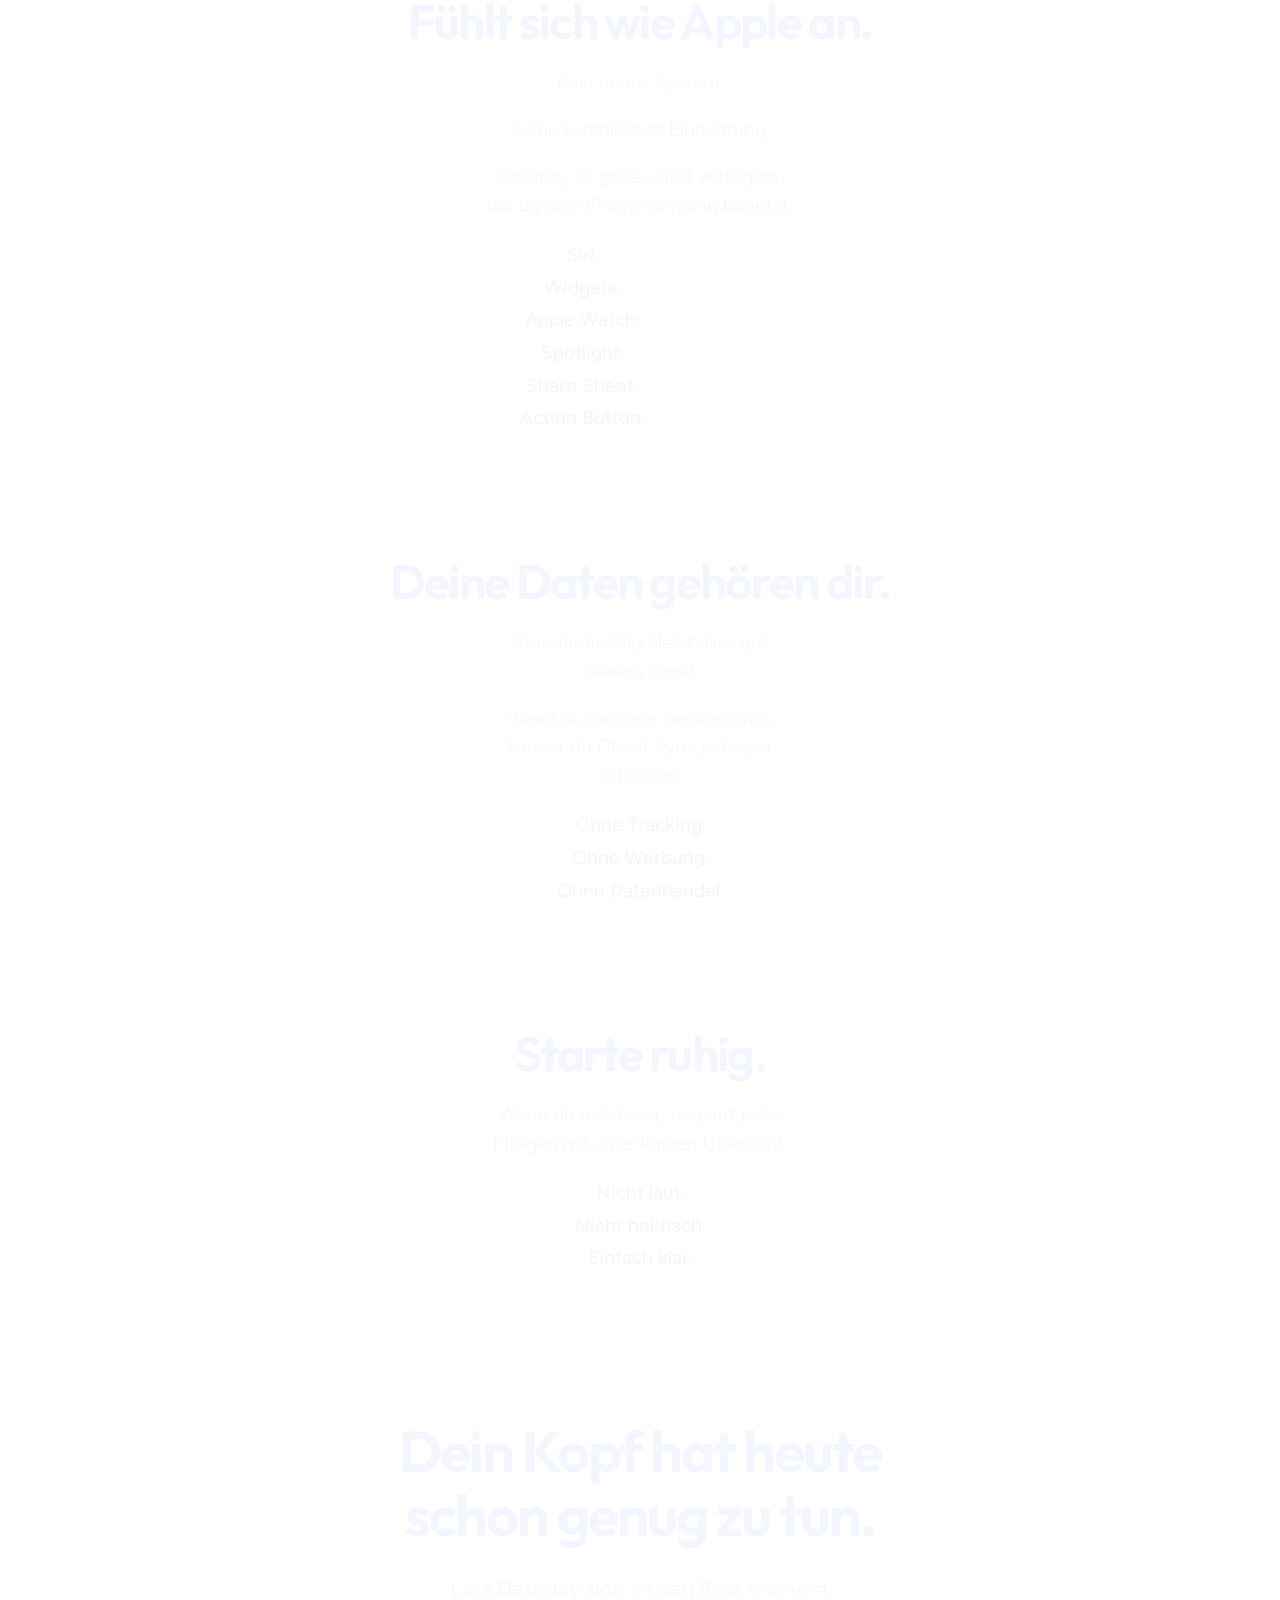
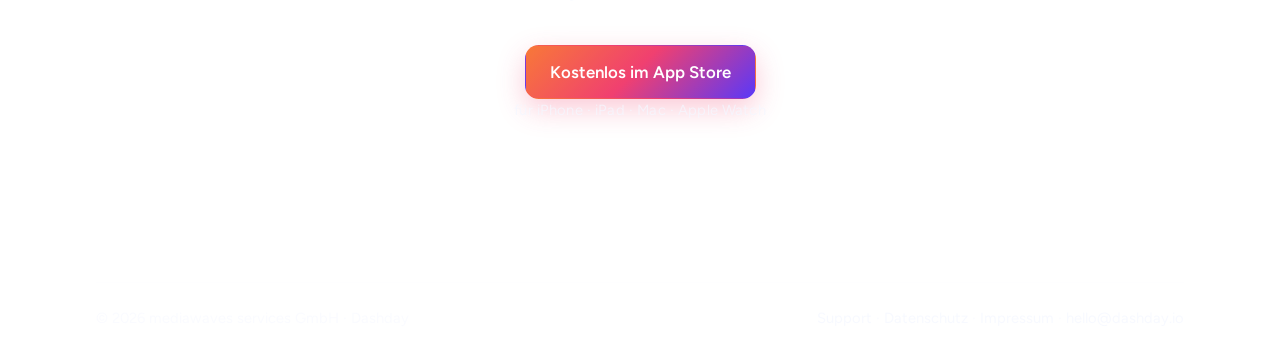
==== commit 45c335fe: "Reposition landing around mental relief, not productivity. Rewrite DE/EN copy for clarity and calm, " ====
--- a/de/index.html
+++ b/de/index.html
@@ -3,14 +3,14 @@
   <head>
     <meta charset="utf-8" />
     <meta name="viewport" content="width=device-width, initial-scale=1" />
-    <title>Dashday — Offline-first To-do-App für iPhone, iPad, Mac &amp; Watch</title>
+    <title>Dashday — Der schnellste Weg, Dinge aus dem Kopf zu bekommen</title>
     <meta
       name="description"
-      content="Dashday ist die Offline-first To-do-App für Apple: Heute &amp; Morgen klar geordnet. Mit Siri, Apple Watch, Widgets, Action Button und lokalem Morgen-Briefing. Optional Sync."
+      content="Dashday: Gedanken sofort aus dem Kopf. Kein Konto, kein Ballast — für iPhone, iPad, Mac und Apple Watch. Kostenlos."
     />
     <meta
       name="keywords"
-      content="Dashday, Todo App, To-do, Aufgaben, Offline, Apple Watch, Siri, Widget, Action Button, iPhone, iPad, Mac, Produktivität"
+      content="Dashday, Gedanken, Klarheit, Fokus, Ruhe, Notizen, Erinnerungen, Apple Watch, Siri, iPhone, iPad, Mac"
     />
     <meta name="robots" content="index,follow,max-image-preview:large" />
     <meta name="author" content="mediawaves services GmbH" />
@@ -19,20 +19,20 @@
     <link rel="alternate" hreflang="en" href="https://dashday.io/en/" />
     <link rel="alternate" hreflang="x-default" href="https://dashday.io/" />
     <meta property="og:site_name" content="Dashday" />
-    <meta property="og:title" content="Dashday — Dein Tag, klar geordnet" />
+    <meta property="og:title" content="Dashday — Dinge aus dem Kopf bekommen" />
     <meta
       property="og:description"
-      content="Offline-first To-dos für Apple-Geräte. Erfassen mit Siri, Watch, Widget &amp; Action Button. Optional Sync. Lokal und ruhig."
+      content="Halte Gedanken fest, bevor sie verschwinden. Kein Konto. Kein Ballast."
     />
     <meta property="og:url" content="https://dashday.io/de/" />
     <meta property="og:type" content="website" />
     <meta property="og:image" content="https://dashday.io/assets/icon-512.png" />
     <meta property="og:locale" content="de_DE" />
     <meta name="twitter:card" content="summary_large_image" />
-    <meta name="twitter:title" content="Dashday — Dein Tag, klar geordnet" />
+    <meta name="twitter:title" content="Dashday — Dinge aus dem Kopf bekommen" />
     <meta
       name="twitter:description"
-      content="Offline-first To-dos für iPhone, iPad, Mac und Watch."
+      content="Halte Gedanken fest, bevor sie verschwinden."
     />
     <meta name="twitter:image" content="https://dashday.io/assets/icon-512.png" />
     <meta name="theme-color" content="#000a24" />
@@ -54,7 +54,7 @@
             "@id": "https://dashday.io/#website",
             "url": "https://dashday.io/",
             "name": "Dashday",
-            "alternateName": ["Dashday App", "Dashday Todo"],
+            "alternateName": ["Dashday App"],
             "inLanguage": ["de", "en"],
             "publisher": { "@id": "https://dashday.io/#organization" }
           },
@@ -68,9 +68,9 @@
           {
             "@type": "SoftwareApplication",
             "name": "Dashday",
-            "applicationCategory": "ProductivityApplication",
+            "applicationCategory": "LifestyleApplication",
             "operatingSystem": "iOS, iPadOS, macOS, watchOS",
-            "description": "Offline-first To-do-App für Apple-Geräte. Heute und Morgen klar geordnet — mit Siri, Watch, Widgets und Action Button.",
+            "description": "Der schnellste Weg, Dinge aus dem Kopf zu bekommen. Für iPhone, iPad, Mac und Apple Watch.",
             "url": "https://dashday.io/de/",
             "image": "https://dashday.io/assets/icon-512.png",
             "author": { "@id": "https://dashday.io/#organization" },
@@ -83,7 +83,7 @@
           {
             "@type": "VideoObject",
             "name": "Dashday Demo",
-            "description": "Kurzer Überblick: Tages-Stream, Apple-Integration und Erfassung in Dashday.",
+            "description": "Dashday in wenigen Sekunden — Gedanken festhalten, klar und leicht.",
             "thumbnailUrl": "https://dashday.io/assets/demo/poster.jpg",
             "contentUrl": "https://dashday.io/assets/demo/dashday-demo.mp4",
             "uploadDate": "2026-08-04",
@@ -98,7 +98,7 @@
       <a class="brand" href="/de/">Dashday</a>
       <nav class="nav" aria-label="Hauptnavigation">
         <a href="#demo">Demo</a>
-        <a href="#tag">Produkt</a>
+        <a href="#klarheit">Klarheit</a>
         <a href="#apple">Apple</a>
         <a href="/de/support/">Support</a>
         <a href="/de/privacy/">Datenschutz</a>
@@ -113,50 +113,47 @@
     <main>
       <section class="hero" aria-label="Dashday">
         <div class="hero-atmosphere" aria-hidden="true"></div>
-        <div class="hero-inner">
-          <img
-            class="hero-icon"
-            src="/assets/icon-512.png"
-            width="512"
-            height="512"
-            alt="Dashday App-Icon"
-          />
-          <h1 class="hero-brand">Dashday</h1>
-          <p class="hero-line">Dein Tag, klar geordnet.</p>
+        <div class="hero-inner hero-inner-wide">
+          <p class="hero-brand">Dashday</p>
+          <h1 class="hero-headline">
+            Der schnellste Weg, Dinge aus dem Kopf zu bekommen.
+          </h1>
           <p class="hero-sub">
-            Offline-first To-dos für iPhone, iPad, Mac und Watch — chronologisch, ruhig, ohne Ballast.
+            Halte Gedanken fest, bevor sie verschwinden.<br />
+            Kein Konto. Kein Ballast.<br />
+            Einfach öffnen, notieren und weitermachen.
           </p>
           <div class="cta-row cta-store">
             <div data-store-live hidden>
               <a
-                class="store-badge"
+                class="store-badge store-badge-lg"
                 data-store-ios
                 href="https://apps.apple.com/app/id6796732065"
                 rel="noopener"
               >
                 <img
                   src="/assets/badge-app-store-de.svg"
-                  width="200"
-                  height="54"
-                  alt="Laden im App Store"
+                  width="240"
+                  height="65"
+                  alt="Kostenlos im App Store"
                 />
               </a>
             </div>
-            <div data-store-soon>
-              <a class="button button-primary button-store-soon" href="#cta">
-                Bald im App Store
-              </a>
-            </div>
-            <a class="button button-ghost" href="#demo">Demo ansehen</a>
+            <a
+              class="button button-primary button-store-soon"
+              data-store-soon
+              data-mail="support"
+              data-label="Kostenlos im App Store"
+              data-subject="Dashday App Store / TestFlight"
+              href="#"
+              >Kostenlos im App Store</a
+            >
           </div>
+          <p class="platforms">für iPhone · iPad · Mac · Apple Watch</p>
         </div>
       </section>
 
       <section class="section section-demo" id="demo" aria-label="Dashday Demo">
-        <h2>Dashday in 12 Sekunden</h2>
-        <p class="lead">
-          Tages-Stream, Apple-Integration und schnelles Erfassen — ohne Ballast.
-        </p>
         <div class="demo-frame">
           <video
             class="demo-video"
@@ -171,90 +168,78 @@
         </div>
       </section>
 
-      <section class="section section-wide" id="tag">
-        <h2>Ein Tag. Eine Liste.</h2>
-        <p class="lead">
-          Dashday denkt in Tagen — Heute, Morgen, Übermorgen. Aufgaben landen im
-          chronologischen Stream, nicht in endlosen Projekten. Fertig ist fertig.
-          Überfälliges kannst du mit einem Tippen auf heute ziehen.
-        </p>
-      </section>
-
-      <section class="section section-wide" id="capture">
-        <h2>Gedanken festhalten, bevor sie weg sind</h2>
-        <p class="lead">
-          Diktieren, tippen, teilen oder Brain Dump — Dashday versteht freie Sprache
-          und setzt Datum und Titel lokal. Der Action Button öffnet das Mikrofon.
-          Pause speichert.
-        </p>
-      </section>
-
-      <section class="section section-wide" id="apple">
-        <h2>Genau dort, wo Apple schon ist</h2>
-        <p class="lead">
-          Kein Extra-Ökosystem. Dashday wartet an den Orten, die du ohnehin nutzt.
-        </p>
-        <ul class="surface-list">
-          <li>
-            <span class="surface-name">Apple Watch</span>
-            <span class="surface-desc">Eigene App — diktieren, sichern, syncen, auch ohne iPhone in der Hand.</span>
-          </li>
-          <li>
-            <span class="surface-name">Siri &amp; Shortcuts</span>
-            <span class="surface-desc">„Dashday“, für heute oder morgen, Brain Dump — leise, ohne die App zu öffnen.</span>
-          </li>
-          <li>
-            <span class="surface-name">Action Button</span>
-            <span class="surface-desc">Ein Druck → Mikrofon. Sprechen, Pause, Todo steht.</span>
-          </li>
-          <li>
-            <span class="surface-name">Home- &amp; Lock-Screen-Widgets</span>
-            <span class="surface-desc">Offene Todos von heute. Direkt abhaken, ohne die App zu starten.</span>
-          </li>
-          <li>
-            <span class="surface-name">Teilen</span>
-            <span class="surface-desc">Aus Safari, Mail oder Notizen → wird Aufgabe für heute.</span>
-          </li>
-          <li>
-            <span class="surface-name">Spotlight</span>
-            <span class="surface-desc">Aufgaben durchsuchen, bevor du die App öffnest.</span>
-          </li>
-          <li>
-            <span class="surface-name">Apple Intelligence</span>
-            <span class="surface-desc">Optionales Morgen-Briefing — Zusammenfassung auf dem Gerät, ohne Server.</span>
-          </li>
-        </ul>
-      </section>
-
-      <section class="section section-wide" id="briefing">
-        <h2>Der ruhige Start</h2>
-        <p class="lead">
-          Zur gewünschten Uhrzeit eine kurze, lokale Zusammenfassung deiner offenen
-          Tage. Mitteilungen nur, wenn du es willst. Kein Cloud-KI-Zwang —
-          Foundation Models auf dem Gerät, sobald Apple Intelligence bereitsteht.
-        </p>
-      </section>
-
-      <section class="section section-wide" id="sync">
-        <h2>Lokal zuerst. Sync, wenn du willst.</h2>
-        <p class="lead">
-          Alles liegt standardmäßig auf dem Gerät. Optional hält Cloud-Sync iPhone,
-          iPad, Mac und Watch auf dem gleichen Stand. Tägliches CSV-Backup nach
-          iCloud Drive oder Google Drive. Account löschen geht in der App.
-        </p>
-        <p class="section-note">
-          Kein Tracking. Kein Feed. Keine Gamification.
-        </p>
-      </section>
-
-      <section class="section section-wide section-closing" id="cta">
-        <h2>Bereit für deinen Tag?</h2>
-        <p class="lead" data-store-soon>
-          Dashday ist in TestFlight und in Vorbereitung für den App Store.
-        </p>
-        <p class="lead" data-store-live hidden>
-          Hol dir Dashday kostenlos im App Store — für iPhone, iPad, Mac und Watch.
-        </p>
+      <section class="section" id="klarheit">
+        <h2>Dein Gehirn ist zum Denken da.</h2>
+        <p class="punch">Nicht zum Speichern.</p>
+        <div class="beat">
+          <p>Jede kleine Aufgabe kostet Aufmerksamkeit.</p>
+          <p class="soft-list">Milch kaufen.<br />Mama anrufen.<br />Steuer erledigen.</p>
+          <p>Jede offene Erinnerung bleibt irgendwo im Kopf.</p>
+          <p class="emphasis">Dashday gibt deinem Kopf diesen Platz zurück.</p>
+        </div>
+      </section>
+
+      <section class="section" id="heute">
+        <h2>Heute zählt.</h2>
+        <div class="beat">
+          <p>Die meisten To-do-Apps werden irgendwann unübersichtlich.</p>
+          <p>Dashday konzentriert sich auf das, was heute wirklich wichtig ist.</p>
+          <p class="soft-list">Chronologisch.<br />Klar.<br />Ohne Ablenkung.</p>
+        </div>
+      </section>
+
+      <section class="section" id="festhalten">
+        <h2>Bevor du es vergisst.</h2>
+        <div class="beat">
+          <p class="soft-list">Tippen.<br />Sprechen.<br />Teilen.</p>
+          <p>Ein Gedanke genügt.</p>
+          <p class="emphasis">Dashday erledigt den Rest.</p>
+        </div>
+      </section>
+
+      <section class="section" id="apple">
+        <h2>Fühlt sich wie Apple an.</h2>
+        <div class="beat">
+          <p>Kein neues System.</p>
+          <p>Keine komplizierte Einrichtung.</p>
+          <p>
+            Dashday ist genau dort verfügbar, wo du dein iPhone ohnehin benutzt.
+          </p>
+          <p class="soft-list soft-list-wide">
+            Siri.<br />
+            Widgets.<br />
+            Apple Watch.<br />
+            Spotlight.<br />
+            Share Sheet.<br />
+            Action Button.
+          </p>
+        </div>
+      </section>
+
+      <section class="section" id="daten">
+        <h2>Deine Daten gehören dir.</h2>
+        <div class="beat">
+          <p>Standardmäßig bleibt alles auf deinem Gerät.</p>
+          <p>
+            Wenn du mehrere Geräte nutzt, kannst du Cloud Sync jederzeit aktivieren.
+          </p>
+          <p class="soft-list">Ohne Tracking.<br />Ohne Werbung.<br />Ohne Datenhandel.</p>
+        </div>
+      </section>
+
+      <section class="section" id="morgen">
+        <h2>Starte ruhig.</h2>
+        <div class="beat">
+          <p>Wenn du möchtest, beginnt jeder Morgen mit einer kurzen Übersicht.</p>
+          <p class="soft-list">Nicht laut.<br />Nicht hektisch.<br />Einfach klar.</p>
+        </div>
+      </section>
+
+      <section class="section section-closing" id="cta">
+        <h2 class="closing-headline">
+          Dein Kopf hat heute schon genug zu tun.
+        </h2>
+        <p class="closing-sub">Lass Dashday sich an den Rest erinnern.</p>
         <div class="cta-row cta-row-static cta-store">
           <div data-store-live hidden>
             <a
@@ -267,7 +252,7 @@
                 src="/assets/badge-app-store-de.svg"
                 width="240"
                 height="65"
-                alt="Laden im App Store"
+                alt="Kostenlos im App Store"
               />
             </a>
           </div>
@@ -275,13 +260,13 @@
             class="button button-primary button-store-soon"
             data-store-soon
             data-mail="support"
-            data-label="TestFlight anfragen"
-            data-subject="Dashday TestFlight"
+            data-label="Kostenlos im App Store"
+            data-subject="Dashday App Store / TestFlight"
             href="#"
-            >TestFlight anfragen</a
+            >Kostenlos im App Store</a
           >
-          <a class="button button-ghost" href="/de/privacy/">Datenschutz</a>
-        </div>
+        </div>
+        <p class="platforms">für iPhone · iPad · Mac · Apple Watch</p>
       </section>
     </main>
 
--- a/styles.css
+++ b/styles.css
@@ -243,7 +243,7 @@
   place-items: center;
   overflow: hidden;
   isolation: isolate;
-  padding: 5rem 1.5rem 4rem;
+  padding: 5.5rem 1.5rem 3.5rem;
 }
 
 .hero-atmosphere {
@@ -272,6 +272,10 @@
   align-items: center;
 }
 
+.hero-inner-wide {
+  width: min(100%, 42rem);
+}
+
 .hero-icon {
   width: clamp(7.5rem, 28vw, 11.5rem);
   height: auto;
@@ -302,17 +306,30 @@
 
 .hero-brand {
   font-family: var(--font-display);
-  font-size: clamp(3.2rem, 11vw, 5.6rem);
+  font-size: clamp(2.75rem, 9vw, 4.75rem);
   font-weight: 700;
   letter-spacing: -0.045em;
   line-height: 0.95;
-  margin: 0 0 1.1rem;
+  margin: 0 0 1.35rem;
   background: var(--gradient);
   -webkit-background-clip: text;
   background-clip: text;
   color: transparent;
   opacity: 0;
-  animation: rise 0.9s var(--ease) 0.18s forwards;
+  animation: rise 0.9s var(--ease) 0.12s forwards;
+}
+
+.hero-headline {
+  font-family: var(--font-display);
+  font-size: clamp(1.55rem, 4.2vw, 2.35rem);
+  font-weight: 650;
+  letter-spacing: -0.035em;
+  line-height: 1.15;
+  max-width: 18ch;
+  margin: 0 0 1.35rem;
+  color: var(--ink);
+  opacity: 0;
+  animation: rise 0.9s var(--ease) 0.28s forwards;
 }
 
 .hero-line {
@@ -326,11 +343,22 @@
 }
 
 .hero-sub {
-  margin: 0 0 2rem;
+  margin: 0 0 2.25rem;
   color: var(--ink-soft);
-  max-width: 36ch;
+  max-width: 28ch;
+  font-size: clamp(1.05rem, 2.1vw, 1.2rem);
+  line-height: 1.55;
   opacity: 0;
-  animation: rise 0.9s var(--ease) 0.45s forwards;
+  animation: rise 0.9s var(--ease) 0.42s forwards;
+}
+
+.platforms {
+  margin: 1rem 0 0;
+  font-size: 0.92rem;
+  letter-spacing: 0.01em;
+  color: var(--ink-faint);
+  opacity: 0;
+  animation: rise 0.9s var(--ease) 0.7s forwards;
 }
 
 .cta-row {
@@ -339,7 +367,7 @@
   justify-content: center;
   gap: 0.75rem 1rem;
   opacity: 0;
-  animation: rise 0.9s var(--ease) 0.58s forwards;
+  animation: rise 0.9s var(--ease) 0.55s forwards;
 }
 
 @keyframes rise {
@@ -395,9 +423,9 @@
 }
 
 .section {
-  width: min(100% - 3rem, 40rem);
+  width: min(100% - 3rem, 34rem);
   margin: 0 auto;
-  padding: 4.5rem 0 1rem;
+  padding: 7.5rem 0 0;
   text-align: center;
 }
 
@@ -407,15 +435,16 @@
 }
 
 .section-closing {
-  padding-bottom: 2rem;
+  padding: 9rem 0 5rem;
 }
 
 .section h2 {
   font-family: var(--font-display);
-  font-size: clamp(1.8rem, 4vw, 2.4rem);
+  font-size: clamp(2rem, 5.5vw, 3rem);
   font-weight: 650;
-  letter-spacing: -0.03em;
-  margin: 0 0 0.85rem;
+  letter-spacing: -0.035em;
+  line-height: 1.12;
+  margin: 0 0 1.25rem;
 }
 
 .section p {
@@ -425,10 +454,67 @@
 
 .section .lead {
   margin: 0 auto;
-  max-width: 42ch;
+  max-width: 36ch;
   font-size: clamp(1.05rem, 2.2vw, 1.2rem);
-  line-height: 1.6;
-  color: var(--ink-soft);
+}
+
+.punch {
+  font-family: var(--font-display);
+  font-size: clamp(1.35rem, 3vw, 1.75rem);
+  font-weight: 600;
+  letter-spacing: -0.03em;
+  color: var(--ink);
+  margin: 0 0 2.5rem !important;
+}
+
+.beat {
+  display: flex;
+  flex-direction: column;
+  gap: 1.15rem;
+  max-width: 28ch;
+  margin: 0 auto;
+}
+
+.beat > p {
+  margin: 0;
+  font-size: clamp(1.05rem, 2.1vw, 1.2rem);
+  line-height: 1.5;
+}
+
+.soft-list {
+  color: var(--ink) !important;
+  font-weight: 500;
+  line-height: 1.7 !important;
+}
+
+.soft-list-wide {
+  max-width: 16ch;
+  margin-inline: auto;
+}
+
+.emphasis {
+  color: var(--ink) !important;
+  font-weight: 600;
+}
+
+.closing-headline {
+  font-size: clamp(2.2rem, 6.5vw, 3.6rem) !important;
+  max-width: 14ch;
+  margin-left: auto !important;
+  margin-right: auto !important;
+  margin-bottom: 1.5rem !important;
+}
+
+.closing-sub {
+  font-size: clamp(1.15rem, 2.4vw, 1.35rem) !important;
+  color: var(--ink-soft) !important;
+  margin: 0 auto 2.5rem !important;
+  max-width: 28ch;
+}
+
+.section-closing .platforms {
+  opacity: 1;
+  animation: none;
 }
 
 .section-note {
@@ -601,8 +687,9 @@
 }
 
 .section-demo {
-  width: min(100% - 2rem, 26rem);
-  padding-top: 2.5rem;
+  width: min(100% - 2rem, 24rem);
+  padding-top: 1.5rem;
+  padding-bottom: 2rem;
 }
 
 .demo-frame {
@@ -666,9 +753,11 @@
   .hero-atmosphere,
   .hero-icon,
   .hero-brand,
+  .hero-headline,
   .hero-line,
   .hero-sub,
   .cta-row,
+  .platforms,
   .surface-list li {
     animation: none !important;
     opacity: 1 !important;
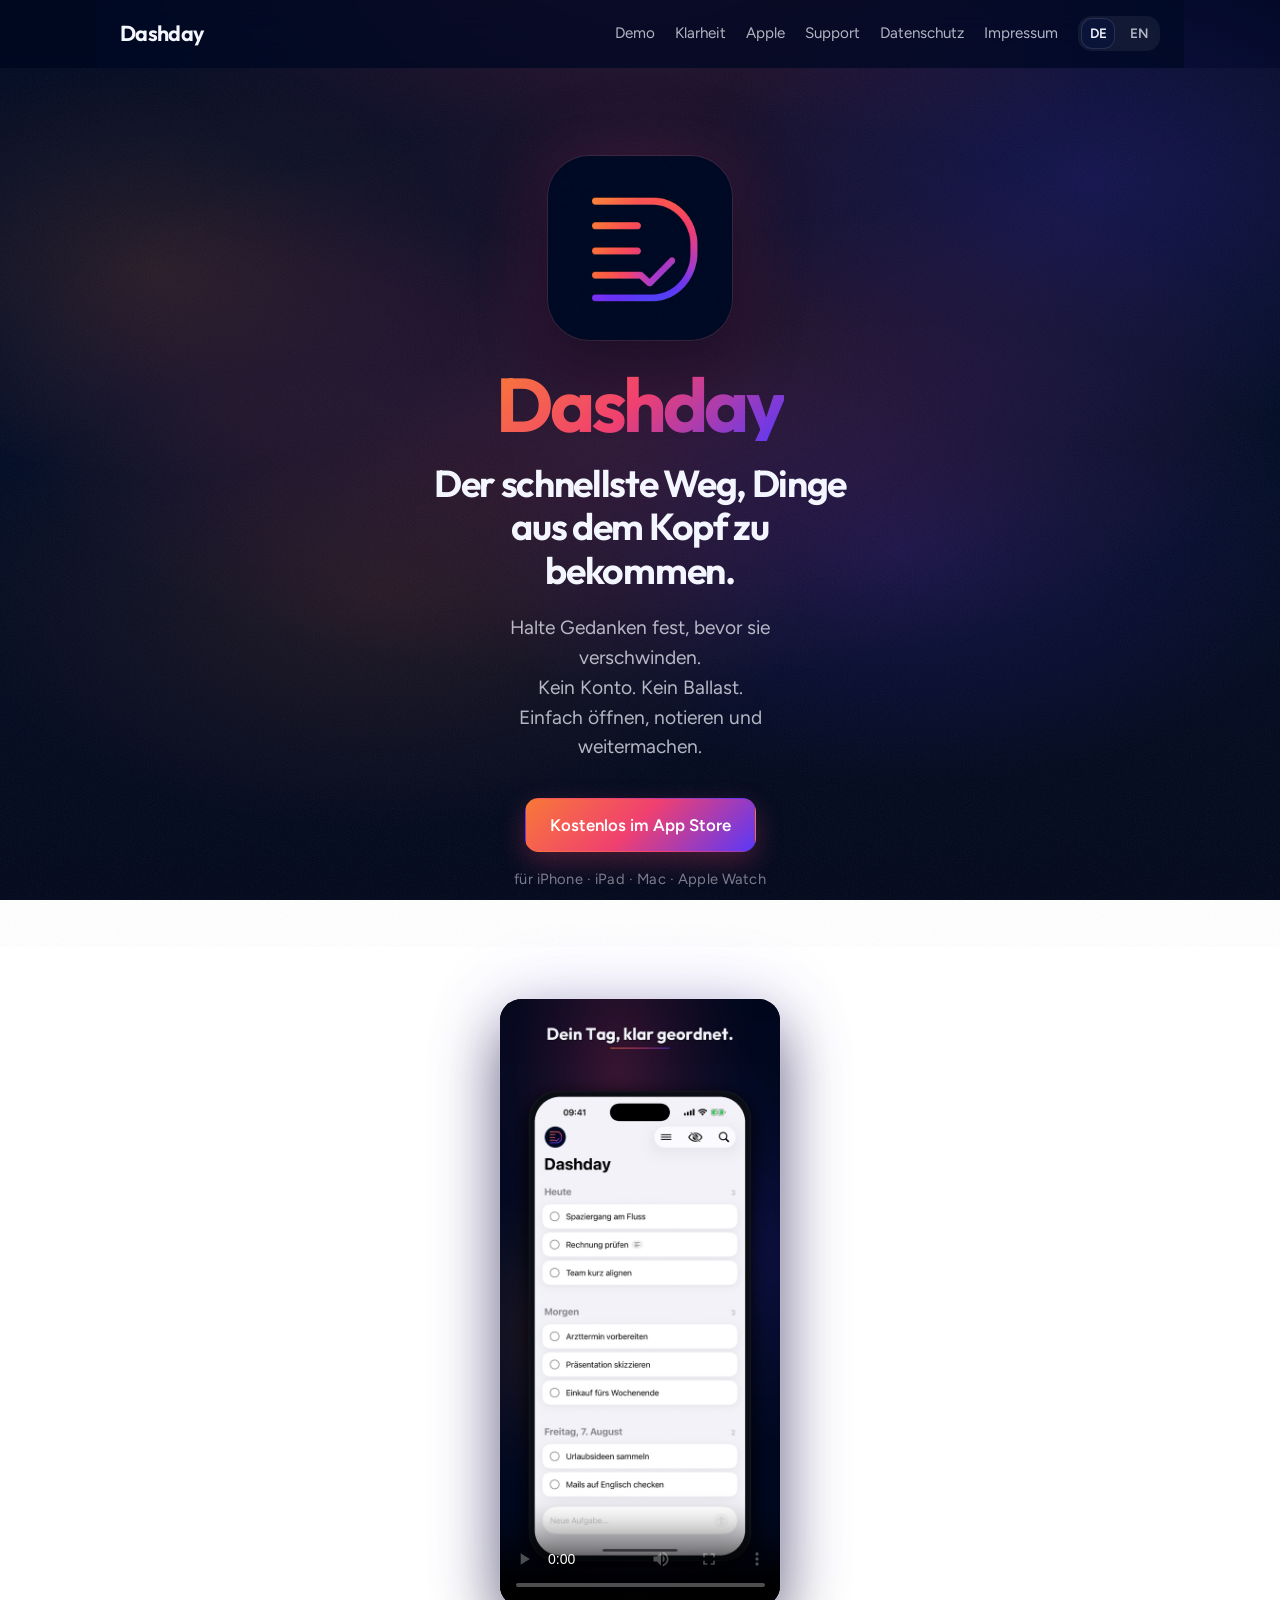
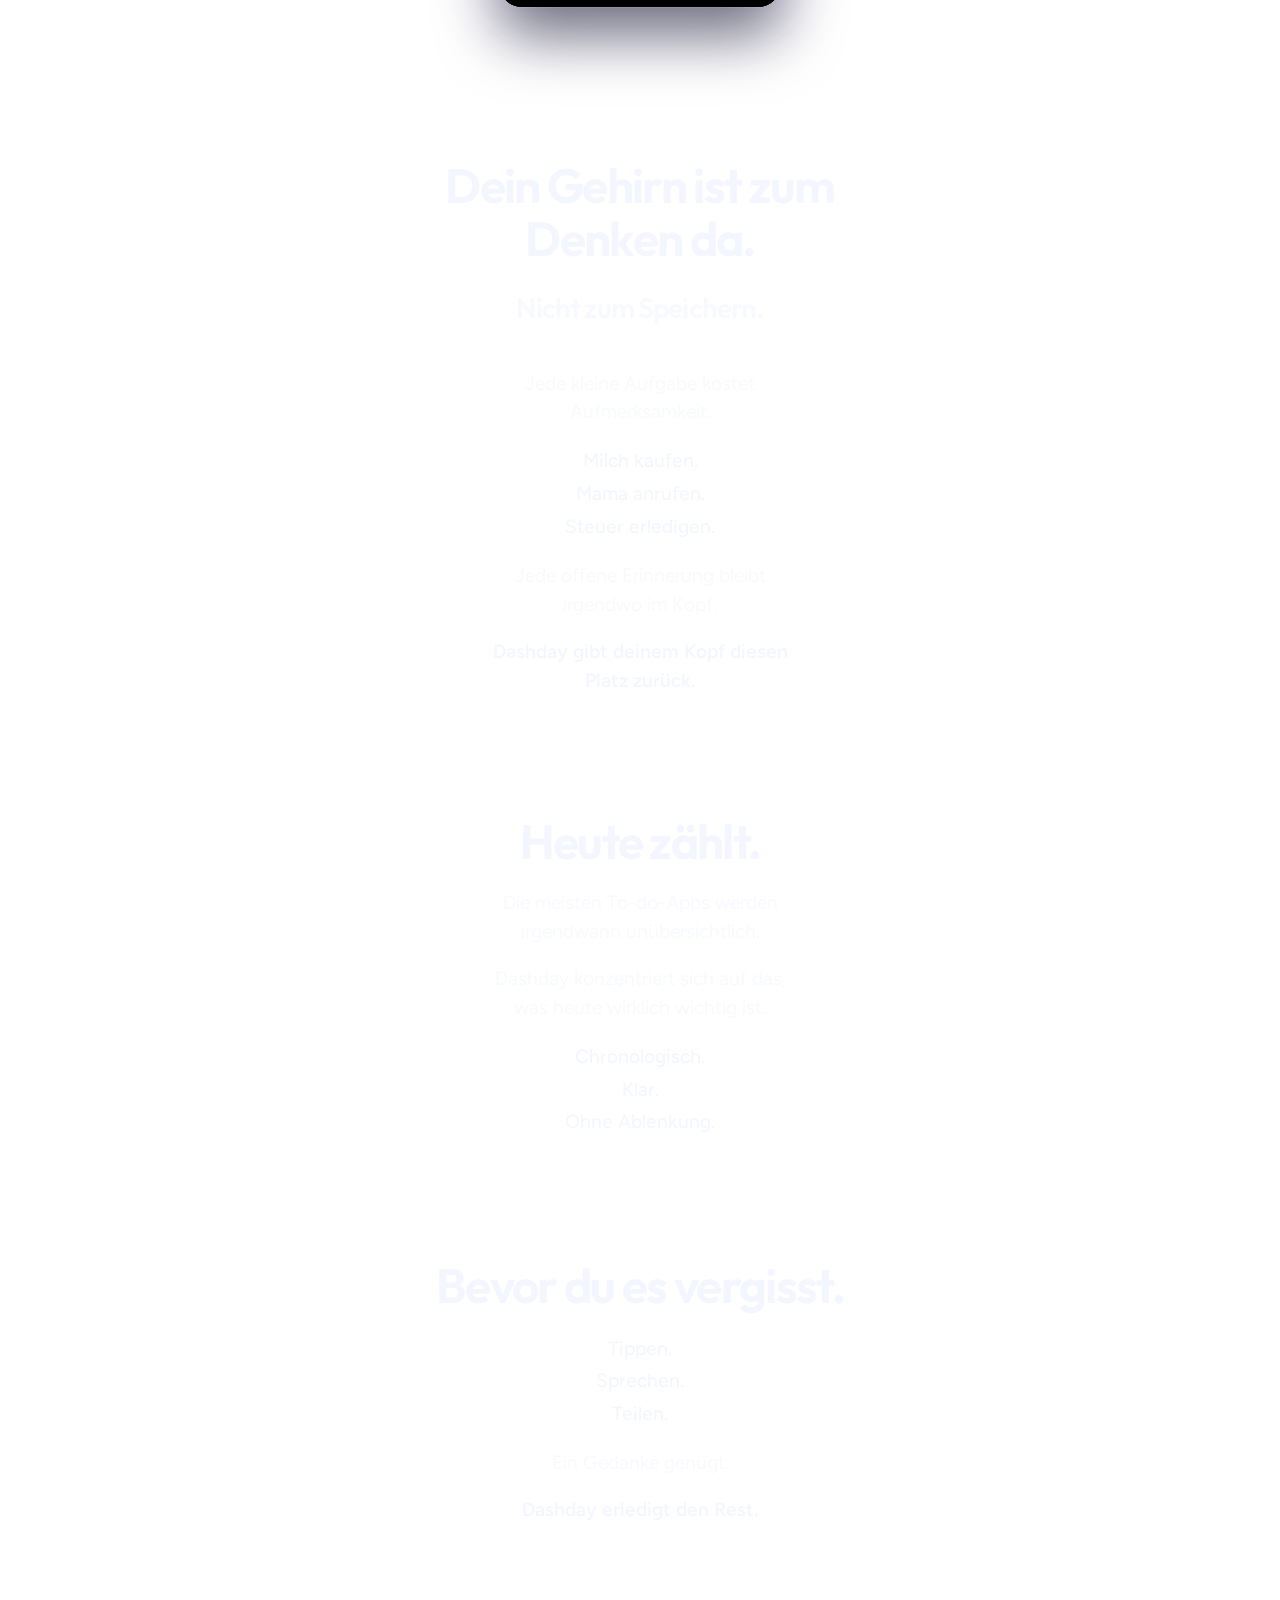
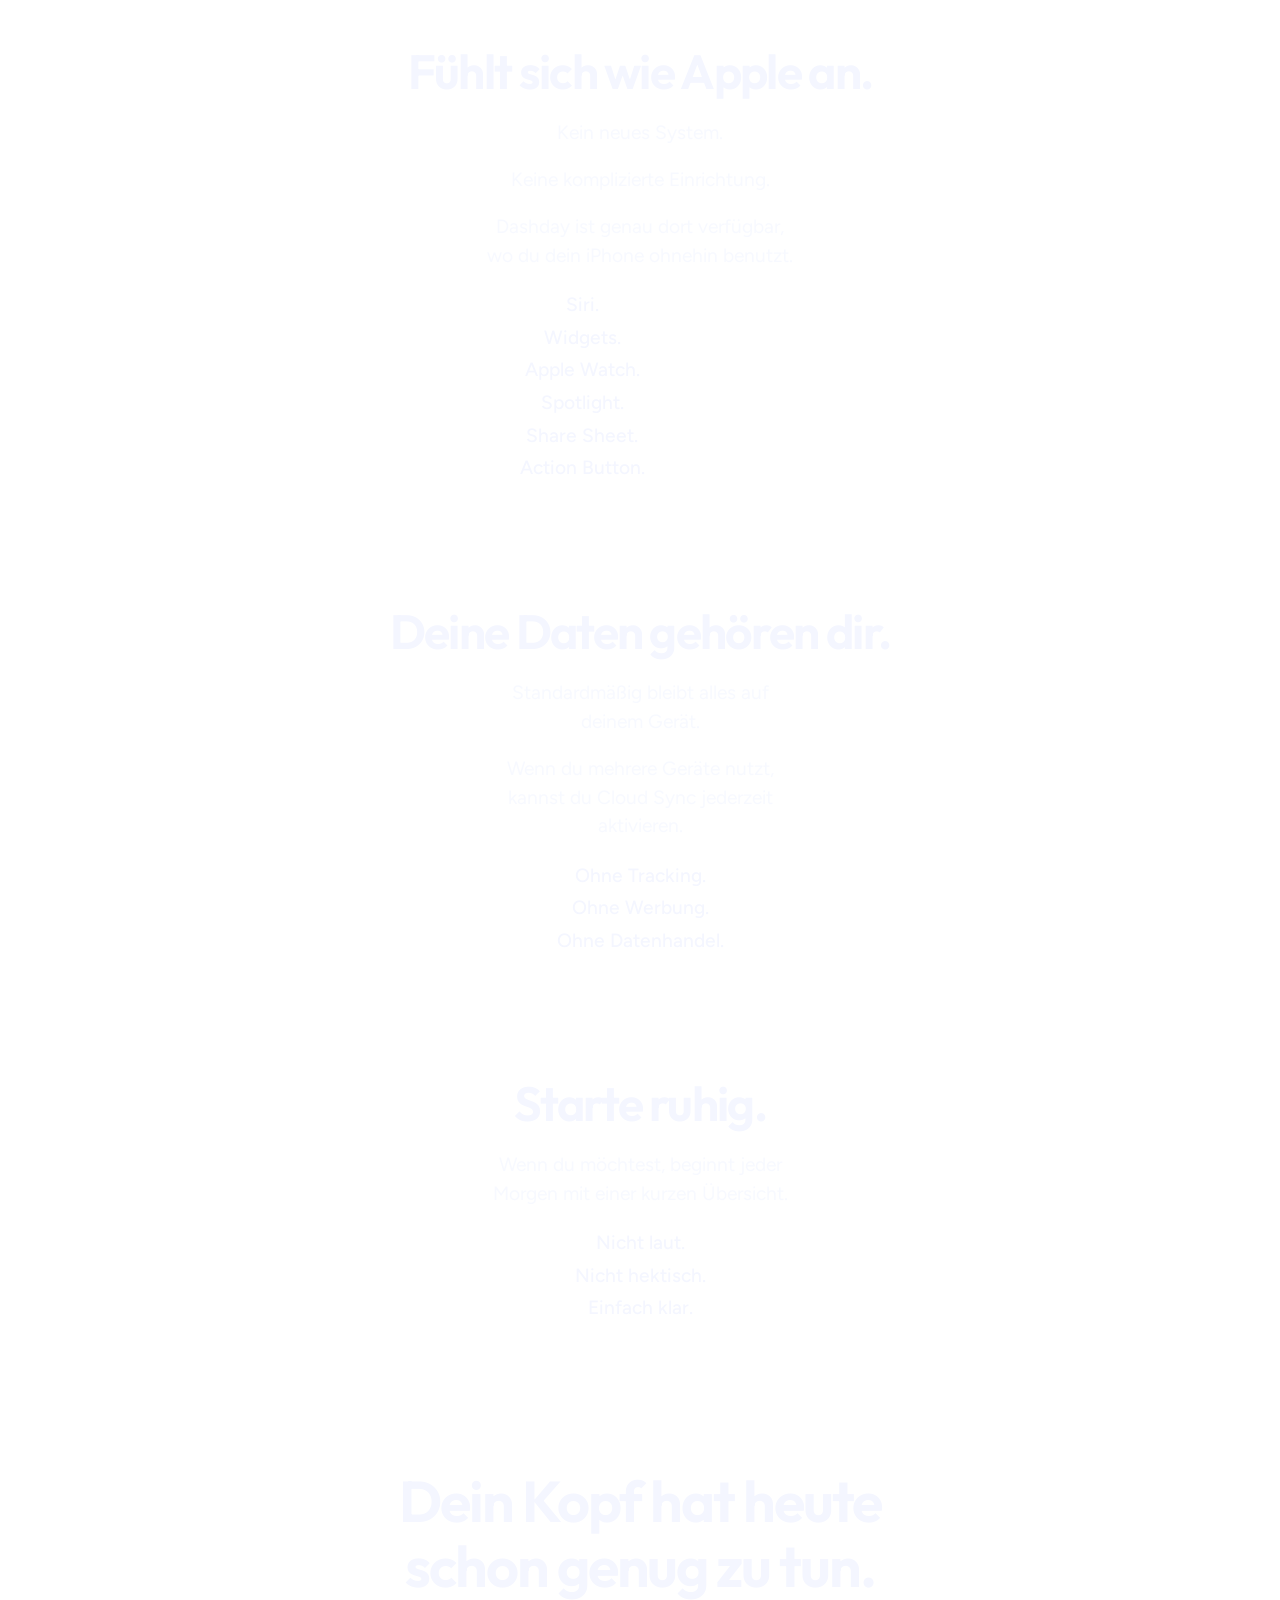
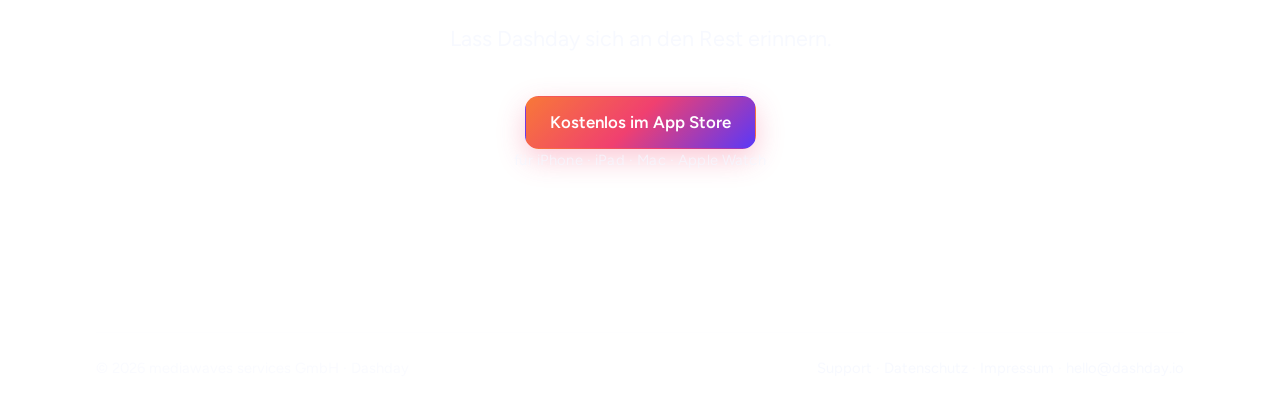
==== commit 4ed97366: "Restore the app icon in the landing hero. Co-authored-by: Cursor <cursoragent@cursor.com>" ====
--- a/de/index.html
+++ b/de/index.html
@@ -114,6 +114,13 @@
       <section class="hero" aria-label="Dashday">
         <div class="hero-atmosphere" aria-hidden="true"></div>
         <div class="hero-inner hero-inner-wide">
+          <img
+            class="hero-icon"
+            src="/assets/icon-512.png"
+            width="512"
+            height="512"
+            alt="Dashday App-Icon"
+          />
           <p class="hero-brand">Dashday</p>
           <h1 class="hero-headline">
             Der schnellste Weg, Dinge aus dem Kopf zu bekommen.
--- a/styles.css
+++ b/styles.css
@@ -456,6 +456,8 @@
   margin: 0 auto;
   max-width: 36ch;
   font-size: clamp(1.05rem, 2.2vw, 1.2rem);
+  line-height: 1.6;
+  color: var(--ink-soft);
 }
 
 .punch {
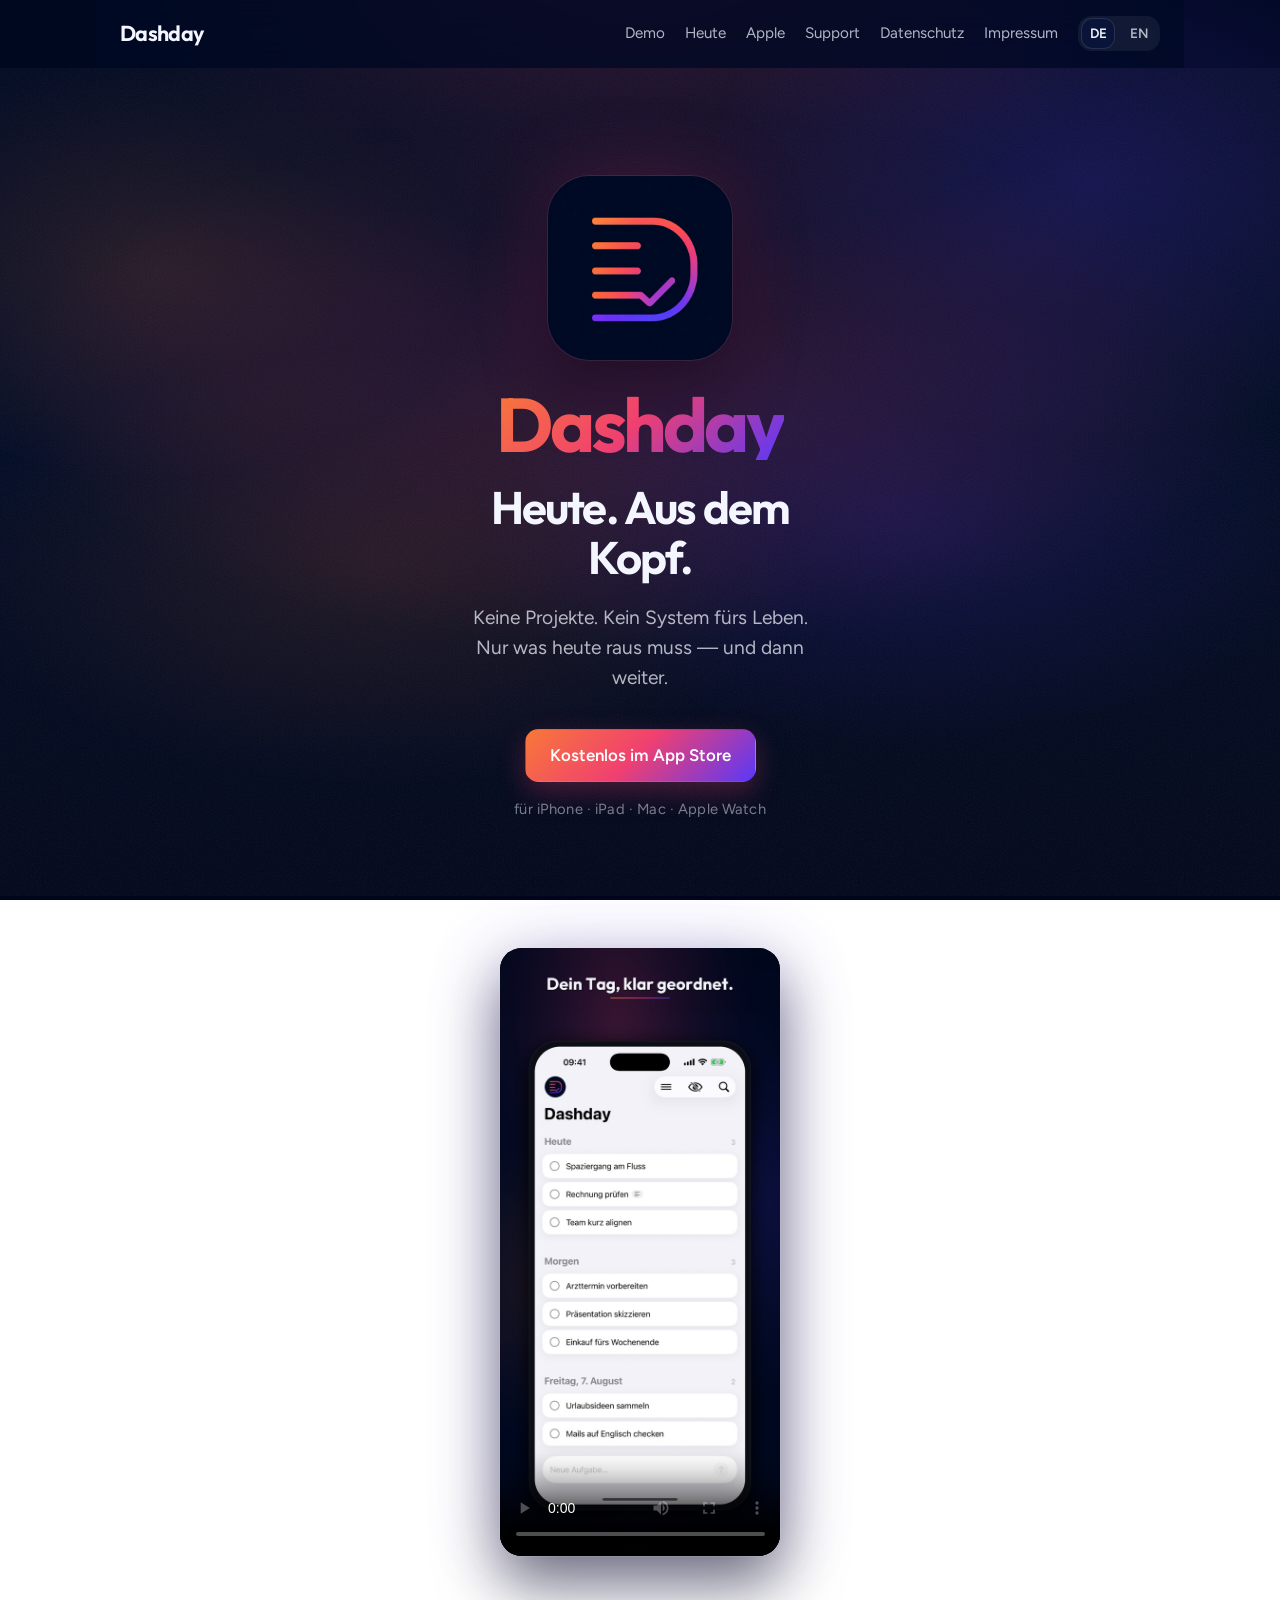
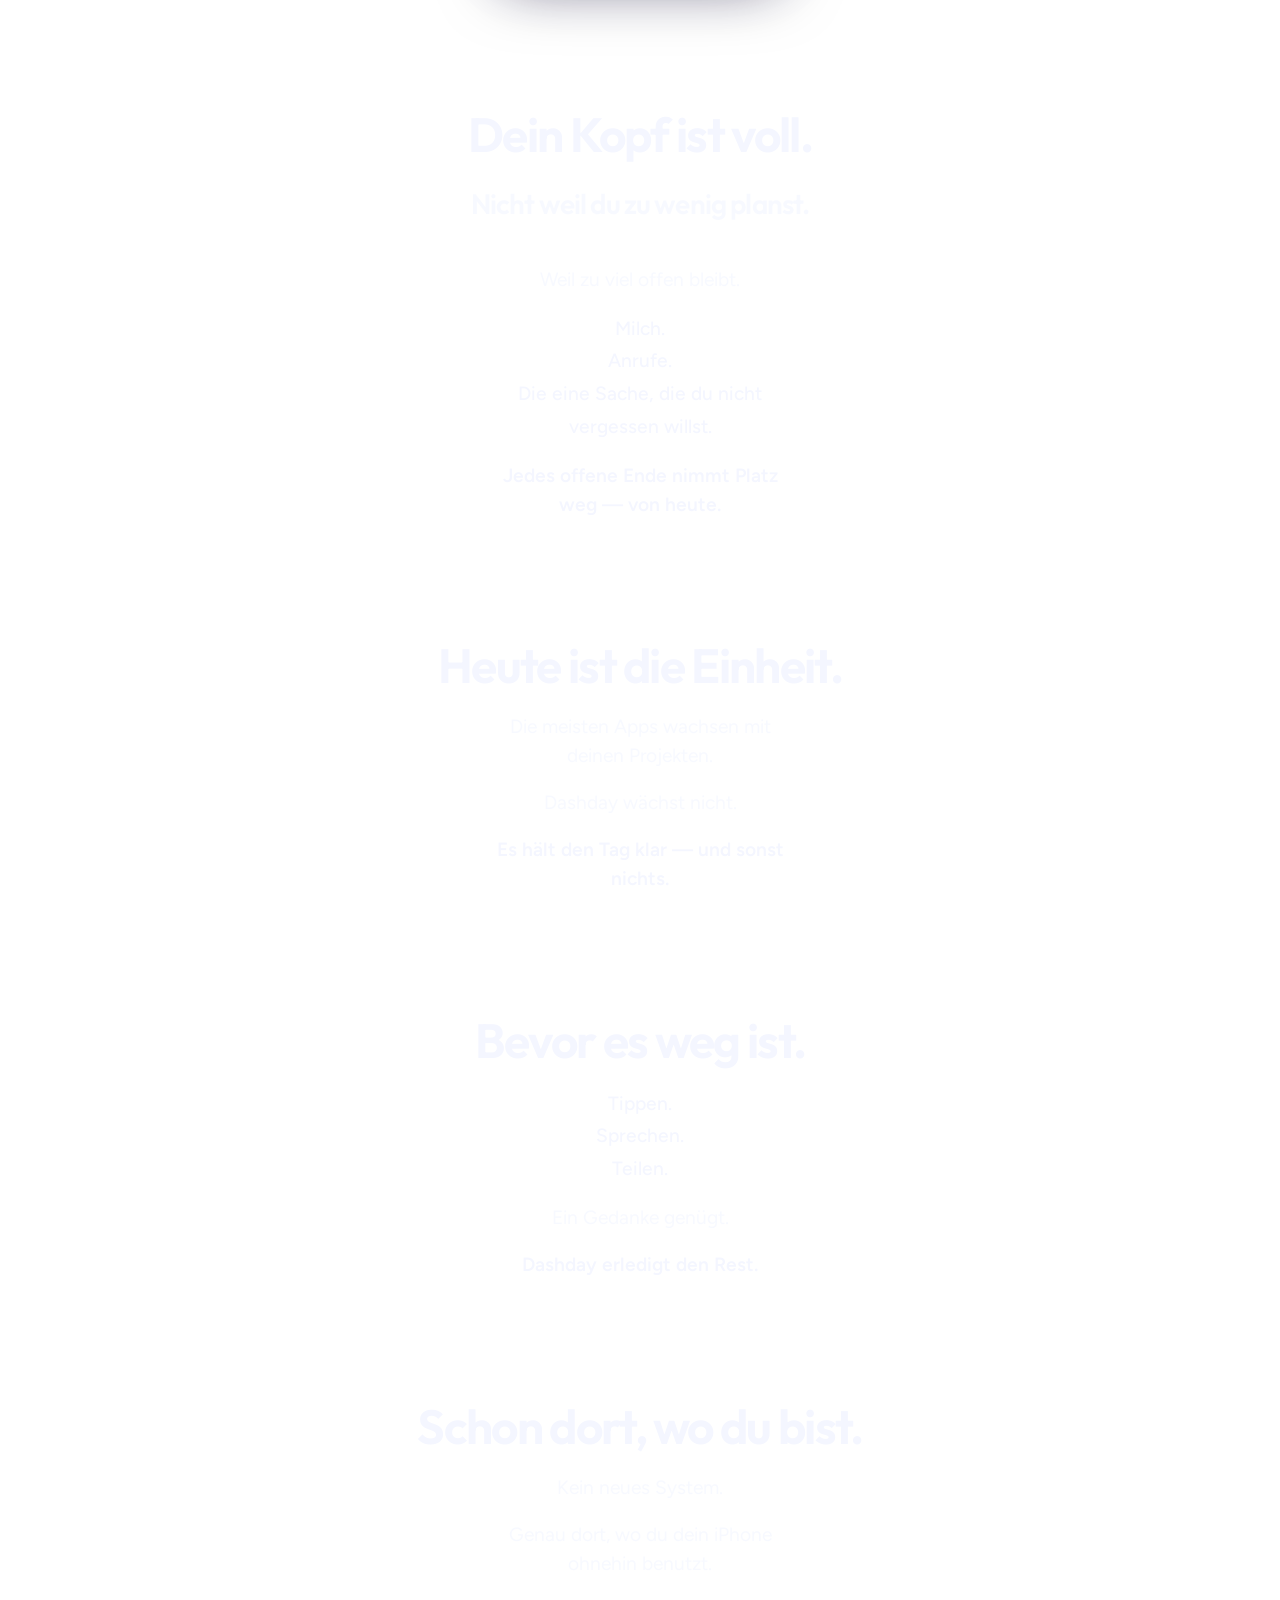
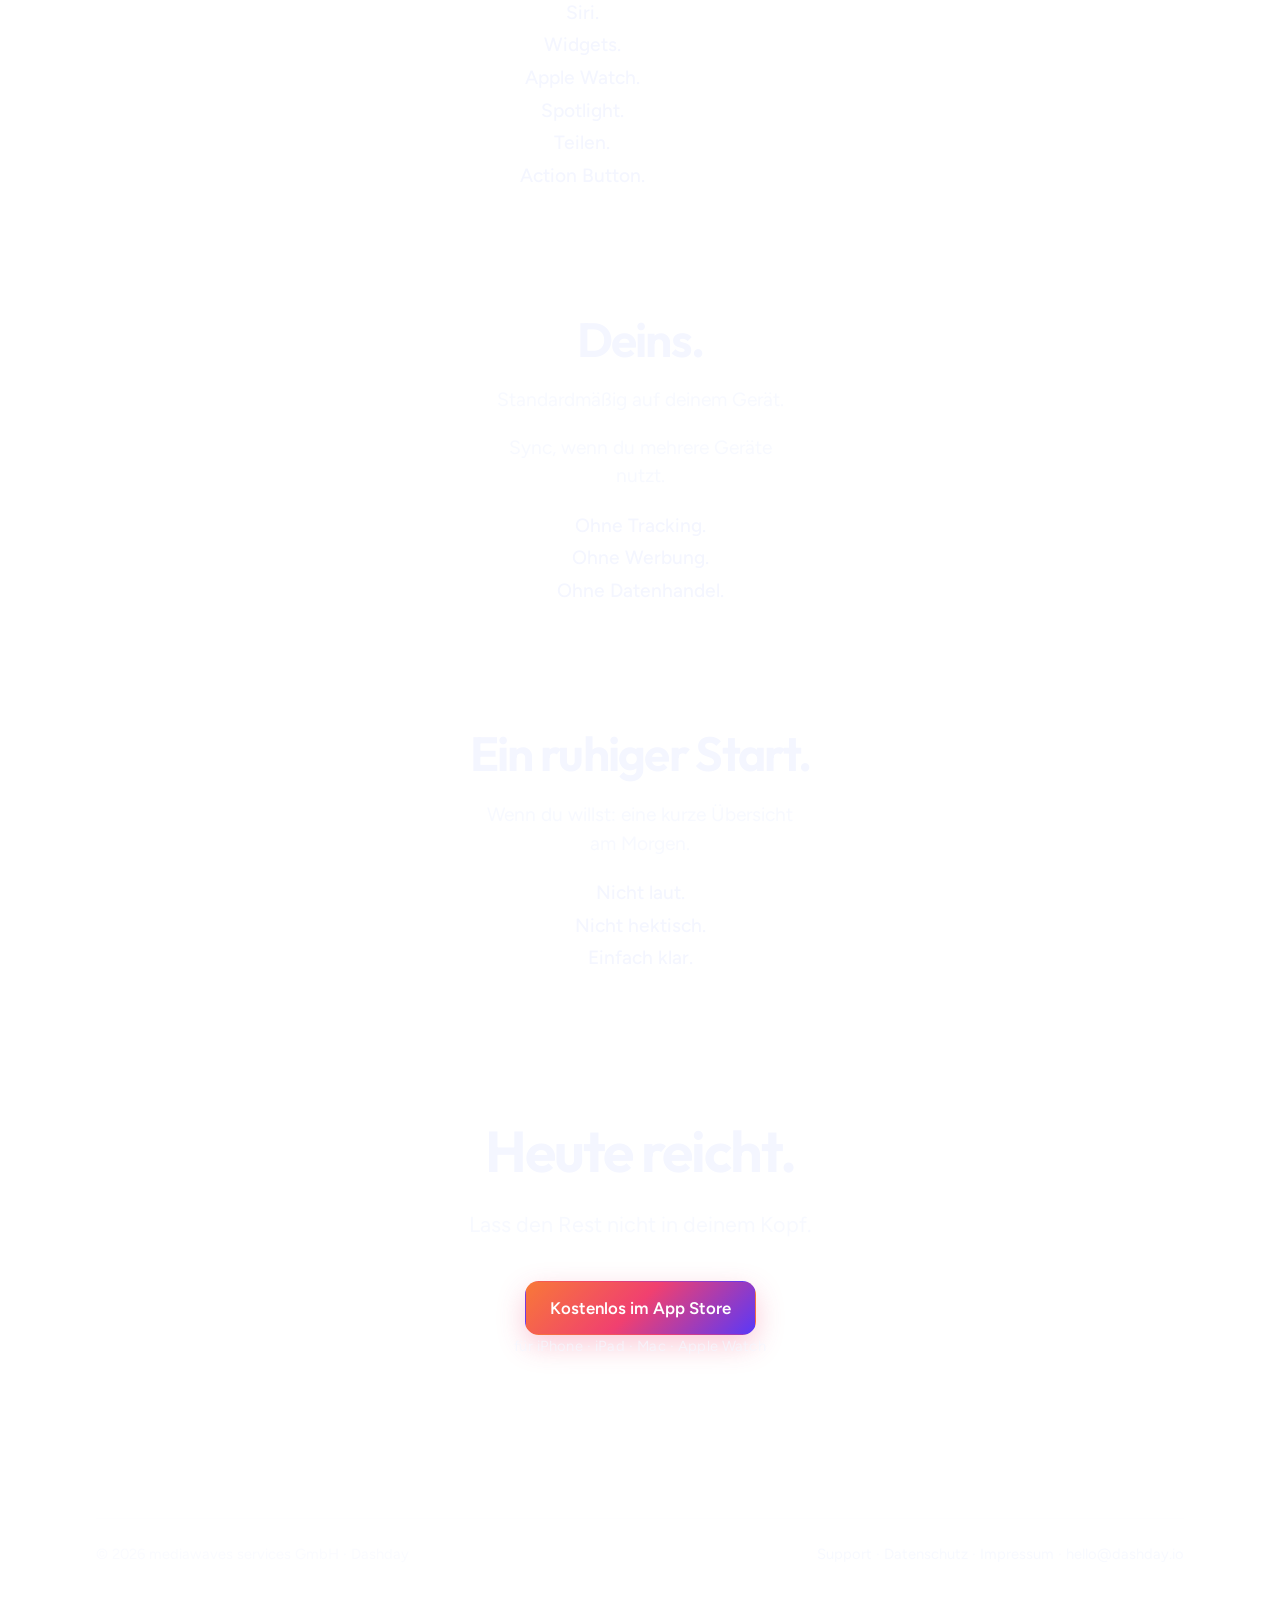
==== commit ecfa5543: "Reposition Dashday as today — out of your head. Replace productivity framing with a single philosoph" ====
--- a/de/index.html
+++ b/de/index.html
@@ -3,14 +3,14 @@
   <head>
     <meta charset="utf-8" />
     <meta name="viewport" content="width=device-width, initial-scale=1" />
-    <title>Dashday — Der schnellste Weg, Dinge aus dem Kopf zu bekommen</title>
+    <title>Dashday — Heute. Aus dem Kopf.</title>
     <meta
       name="description"
-      content="Dashday: Gedanken sofort aus dem Kopf. Kein Konto, kein Ballast — für iPhone, iPad, Mac und Apple Watch. Kostenlos."
+      content="Dashday: Heute aus dem Kopf. Keine Projekte, kein System — nur was heute zählt. Für iPhone, iPad, Mac und Apple Watch."
     />
     <meta
       name="keywords"
-      content="Dashday, Gedanken, Klarheit, Fokus, Ruhe, Notizen, Erinnerungen, Apple Watch, Siri, iPhone, iPad, Mac"
+      content="Dashday, Heute, Klarheit, Fokus, Gedanken, Apple Watch, Siri, iPhone, iPad, Mac"
     />
     <meta name="robots" content="index,follow,max-image-preview:large" />
     <meta name="author" content="mediawaves services GmbH" />
@@ -19,21 +19,18 @@
     <link rel="alternate" hreflang="en" href="https://dashday.io/en/" />
     <link rel="alternate" hreflang="x-default" href="https://dashday.io/" />
     <meta property="og:site_name" content="Dashday" />
-    <meta property="og:title" content="Dashday — Dinge aus dem Kopf bekommen" />
+    <meta property="og:title" content="Dashday — Heute. Aus dem Kopf." />
     <meta
       property="og:description"
-      content="Halte Gedanken fest, bevor sie verschwinden. Kein Konto. Kein Ballast."
+      content="Keine Projekte. Kein System fürs Leben. Nur was heute raus muss."
     />
     <meta property="og:url" content="https://dashday.io/de/" />
     <meta property="og:type" content="website" />
     <meta property="og:image" content="https://dashday.io/assets/icon-512.png" />
     <meta property="og:locale" content="de_DE" />
     <meta name="twitter:card" content="summary_large_image" />
-    <meta name="twitter:title" content="Dashday — Dinge aus dem Kopf bekommen" />
-    <meta
-      name="twitter:description"
-      content="Halte Gedanken fest, bevor sie verschwinden."
-    />
+    <meta name="twitter:title" content="Dashday — Heute. Aus dem Kopf." />
+    <meta name="twitter:description" content="Nur was heute raus muss — und dann weiter." />
     <meta name="twitter:image" content="https://dashday.io/assets/icon-512.png" />
     <meta name="theme-color" content="#000a24" />
     <link rel="preconnect" href="https://fonts.googleapis.com" />
@@ -54,7 +51,6 @@
             "@id": "https://dashday.io/#website",
             "url": "https://dashday.io/",
             "name": "Dashday",
-            "alternateName": ["Dashday App"],
             "inLanguage": ["de", "en"],
             "publisher": { "@id": "https://dashday.io/#organization" }
           },
@@ -70,20 +66,16 @@
             "name": "Dashday",
             "applicationCategory": "LifestyleApplication",
             "operatingSystem": "iOS, iPadOS, macOS, watchOS",
-            "description": "Der schnellste Weg, Dinge aus dem Kopf zu bekommen. Für iPhone, iPad, Mac und Apple Watch.",
+            "description": "Heute. Aus dem Kopf. Für iPhone, iPad, Mac und Apple Watch.",
             "url": "https://dashday.io/de/",
             "image": "https://dashday.io/assets/icon-512.png",
             "author": { "@id": "https://dashday.io/#organization" },
-            "offers": {
-              "@type": "Offer",
-              "price": "0",
-              "priceCurrency": "EUR"
-            }
+            "offers": { "@type": "Offer", "price": "0", "priceCurrency": "EUR" }
           },
           {
             "@type": "VideoObject",
             "name": "Dashday Demo",
-            "description": "Dashday in wenigen Sekunden — Gedanken festhalten, klar und leicht.",
+            "description": "Dashday in wenigen Sekunden.",
             "thumbnailUrl": "https://dashday.io/assets/demo/poster.jpg",
             "contentUrl": "https://dashday.io/assets/demo/dashday-demo.mp4",
             "uploadDate": "2026-08-04",
@@ -98,7 +90,7 @@
       <a class="brand" href="/de/">Dashday</a>
       <nav class="nav" aria-label="Hauptnavigation">
         <a href="#demo">Demo</a>
-        <a href="#klarheit">Klarheit</a>
+        <a href="#heute">Heute</a>
         <a href="#apple">Apple</a>
         <a href="/de/support/">Support</a>
         <a href="/de/privacy/">Datenschutz</a>
@@ -122,13 +114,10 @@
             alt="Dashday App-Icon"
           />
           <p class="hero-brand">Dashday</p>
-          <h1 class="hero-headline">
-            Der schnellste Weg, Dinge aus dem Kopf zu bekommen.
-          </h1>
+          <h1 class="hero-headline">Heute. Aus dem Kopf.</h1>
           <p class="hero-sub">
-            Halte Gedanken fest, bevor sie verschwinden.<br />
-            Kein Konto. Kein Ballast.<br />
-            Einfach öffnen, notieren und weitermachen.
+            Keine Projekte. Kein System fürs Leben.<br />
+            Nur was heute raus muss — und dann weiter.
           </p>
           <div class="cta-row cta-store">
             <div data-store-live hidden>
@@ -175,28 +164,27 @@
         </div>
       </section>
 
-      <section class="section" id="klarheit">
-        <h2>Dein Gehirn ist zum Denken da.</h2>
-        <p class="punch">Nicht zum Speichern.</p>
-        <div class="beat">
-          <p>Jede kleine Aufgabe kostet Aufmerksamkeit.</p>
-          <p class="soft-list">Milch kaufen.<br />Mama anrufen.<br />Steuer erledigen.</p>
-          <p>Jede offene Erinnerung bleibt irgendwo im Kopf.</p>
-          <p class="emphasis">Dashday gibt deinem Kopf diesen Platz zurück.</p>
+      <section class="section" id="voll">
+        <h2>Dein Kopf ist voll.</h2>
+        <p class="punch">Nicht weil du zu wenig planst.</p>
+        <div class="beat">
+          <p>Weil zu viel offen bleibt.</p>
+          <p class="soft-list">Milch.<br />Anrufe.<br />Die eine Sache, die du nicht vergessen willst.</p>
+          <p class="emphasis">Jedes offene Ende nimmt Platz weg — von heute.</p>
         </div>
       </section>
 
       <section class="section" id="heute">
-        <h2>Heute zählt.</h2>
-        <div class="beat">
-          <p>Die meisten To-do-Apps werden irgendwann unübersichtlich.</p>
-          <p>Dashday konzentriert sich auf das, was heute wirklich wichtig ist.</p>
-          <p class="soft-list">Chronologisch.<br />Klar.<br />Ohne Ablenkung.</p>
+        <h2>Heute ist die Einheit.</h2>
+        <div class="beat">
+          <p>Die meisten Apps wachsen mit deinen Projekten.</p>
+          <p>Dashday wächst nicht.</p>
+          <p class="emphasis">Es hält den Tag klar — und sonst nichts.</p>
         </div>
       </section>
 
       <section class="section" id="festhalten">
-        <h2>Bevor du es vergisst.</h2>
+        <h2>Bevor es weg ist.</h2>
         <div class="beat">
           <p class="soft-list">Tippen.<br />Sprechen.<br />Teilen.</p>
           <p>Ein Gedanke genügt.</p>
@@ -205,48 +193,41 @@
       </section>
 
       <section class="section" id="apple">
-        <h2>Fühlt sich wie Apple an.</h2>
+        <h2>Schon dort, wo du bist.</h2>
         <div class="beat">
           <p>Kein neues System.</p>
-          <p>Keine komplizierte Einrichtung.</p>
-          <p>
-            Dashday ist genau dort verfügbar, wo du dein iPhone ohnehin benutzt.
-          </p>
+          <p>Genau dort, wo du dein iPhone ohnehin benutzt.</p>
           <p class="soft-list soft-list-wide">
             Siri.<br />
             Widgets.<br />
             Apple Watch.<br />
             Spotlight.<br />
-            Share Sheet.<br />
+            Teilen.<br />
             Action Button.
           </p>
         </div>
       </section>
 
       <section class="section" id="daten">
-        <h2>Deine Daten gehören dir.</h2>
-        <div class="beat">
-          <p>Standardmäßig bleibt alles auf deinem Gerät.</p>
-          <p>
-            Wenn du mehrere Geräte nutzt, kannst du Cloud Sync jederzeit aktivieren.
-          </p>
+        <h2>Deins.</h2>
+        <div class="beat">
+          <p>Standardmäßig auf deinem Gerät.</p>
+          <p>Sync, wenn du mehrere Geräte nutzt.</p>
           <p class="soft-list">Ohne Tracking.<br />Ohne Werbung.<br />Ohne Datenhandel.</p>
         </div>
       </section>
 
       <section class="section" id="morgen">
-        <h2>Starte ruhig.</h2>
-        <div class="beat">
-          <p>Wenn du möchtest, beginnt jeder Morgen mit einer kurzen Übersicht.</p>
+        <h2>Ein ruhiger Start.</h2>
+        <div class="beat">
+          <p>Wenn du willst: eine kurze Übersicht am Morgen.</p>
           <p class="soft-list">Nicht laut.<br />Nicht hektisch.<br />Einfach klar.</p>
         </div>
       </section>
 
       <section class="section section-closing" id="cta">
-        <h2 class="closing-headline">
-          Dein Kopf hat heute schon genug zu tun.
-        </h2>
-        <p class="closing-sub">Lass Dashday sich an den Rest erinnern.</p>
+        <h2 class="closing-headline">Heute reicht.</h2>
+        <p class="closing-sub">Lass den Rest nicht in deinem Kopf.</p>
         <div class="cta-row cta-row-static cta-store">
           <div data-store-live hidden>
             <a
--- a/styles.css
+++ b/styles.css
@@ -321,11 +321,11 @@
 
 .hero-headline {
   font-family: var(--font-display);
-  font-size: clamp(1.55rem, 4.2vw, 2.35rem);
+  font-size: clamp(1.85rem, 5vw, 2.85rem);
   font-weight: 650;
-  letter-spacing: -0.035em;
-  line-height: 1.15;
-  max-width: 18ch;
+  letter-spacing: -0.04em;
+  line-height: 1.1;
+  max-width: 12ch;
   margin: 0 0 1.35rem;
   color: var(--ink);
   opacity: 0;
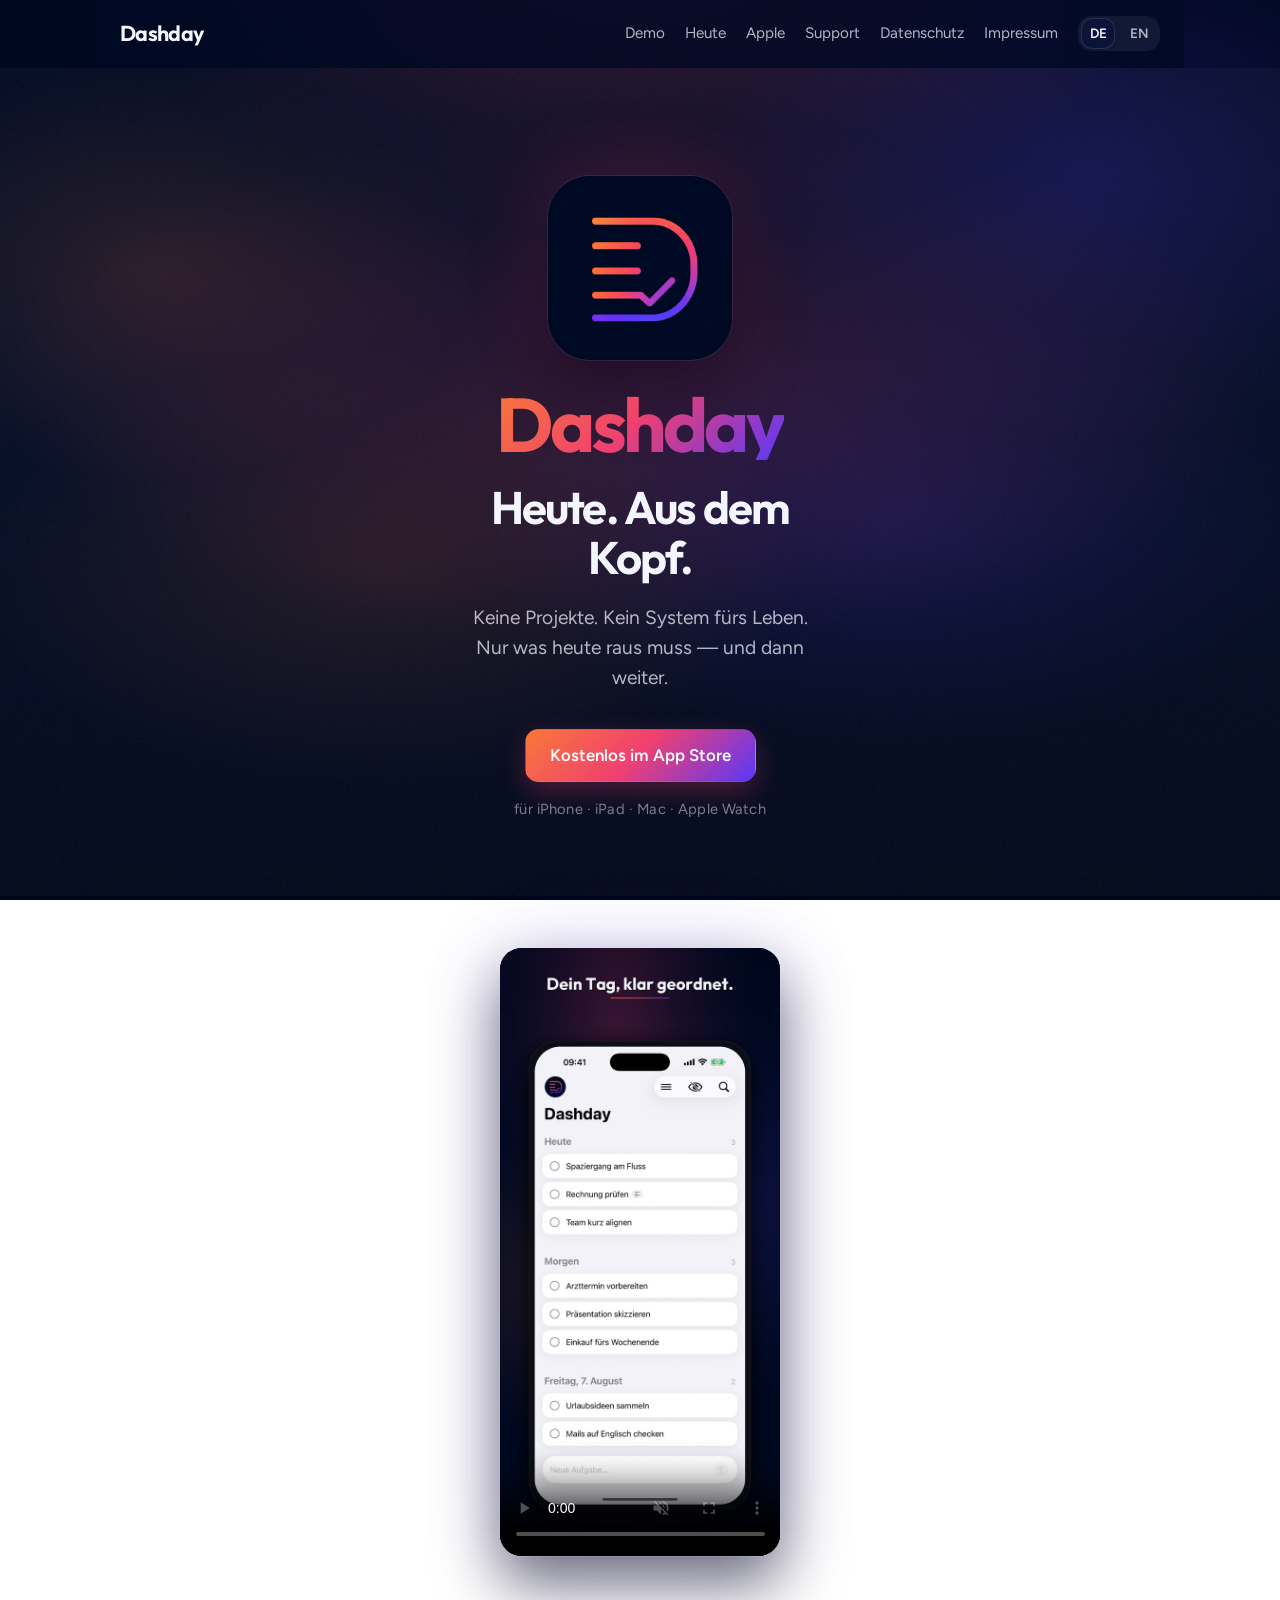
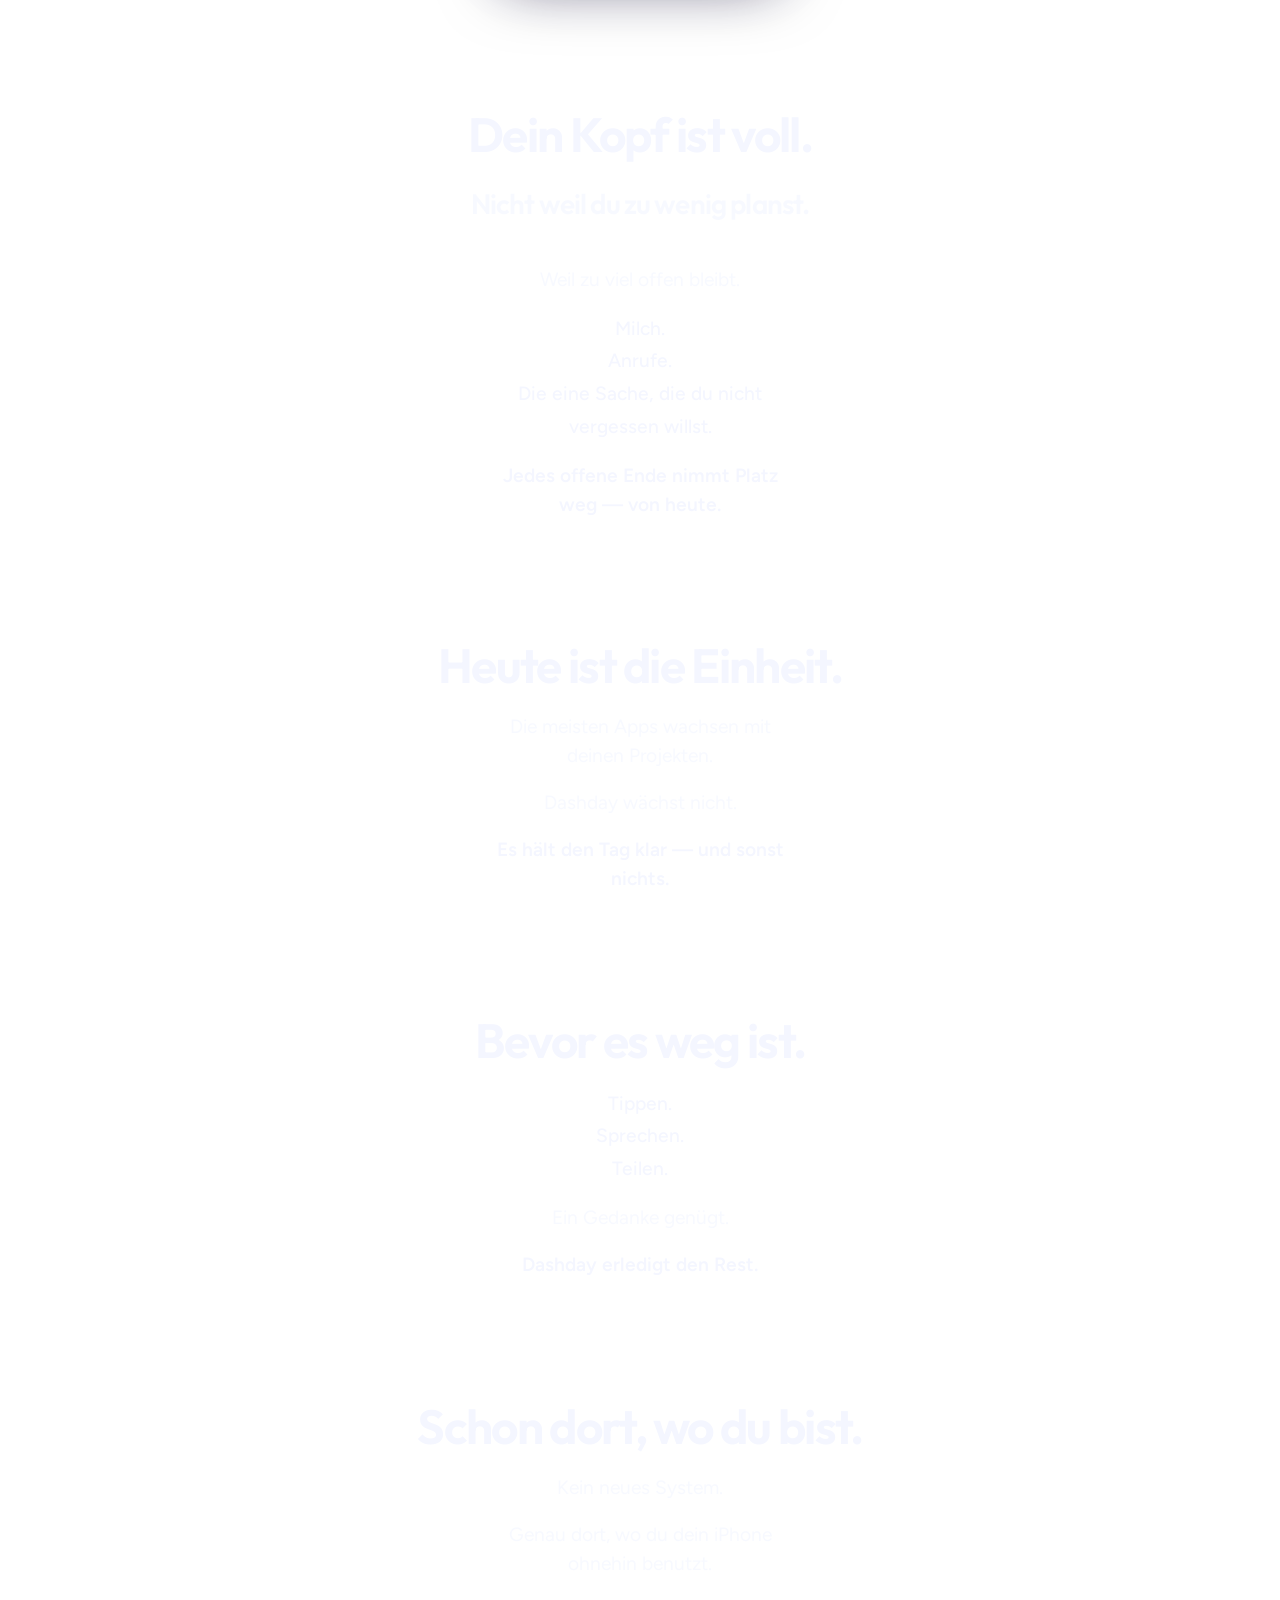
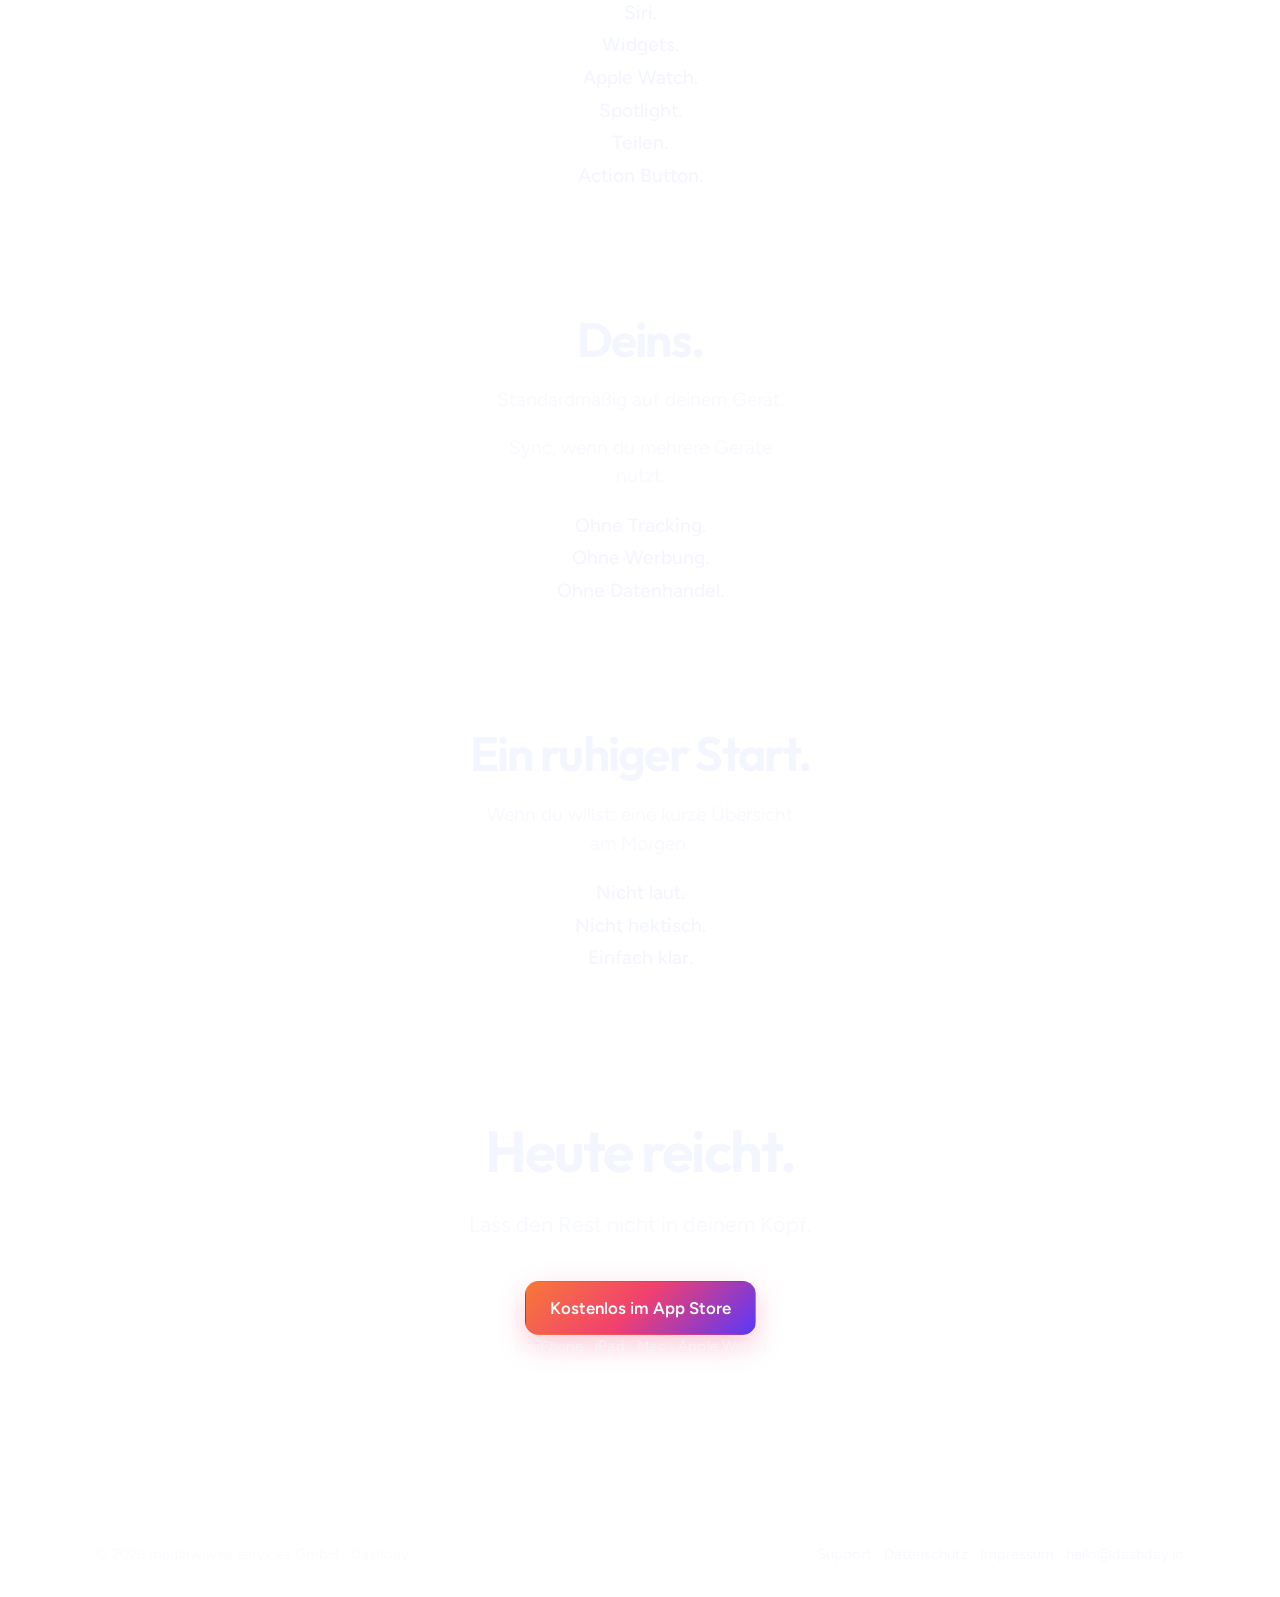
==== commit 346064be: "Autoplay the demo on scroll and center the Apple list. Co-authored-by: Cursor <cursoragent@cursor.co" ====
--- a/de/index.html
+++ b/de/index.html
@@ -154,10 +154,13 @@
           <video
             class="demo-video"
             controls
+            muted
             playsinline
+            loop
             preload="metadata"
             poster="/assets/demo/poster.jpg"
             title="Dashday Demo"
+            data-autoplay-on-scroll
           >
             <source src="/assets/demo/dashday-demo.mp4" type="video/mp4" />
           </video>
--- a/styles.css
+++ b/styles.css
@@ -487,11 +487,14 @@
   color: var(--ink) !important;
   font-weight: 500;
   line-height: 1.7 !important;
+  text-align: center;
 }
 
 .soft-list-wide {
-  max-width: 16ch;
+  max-width: none;
+  width: 100%;
   margin-inline: auto;
+  text-align: center;
 }
 
 .emphasis {
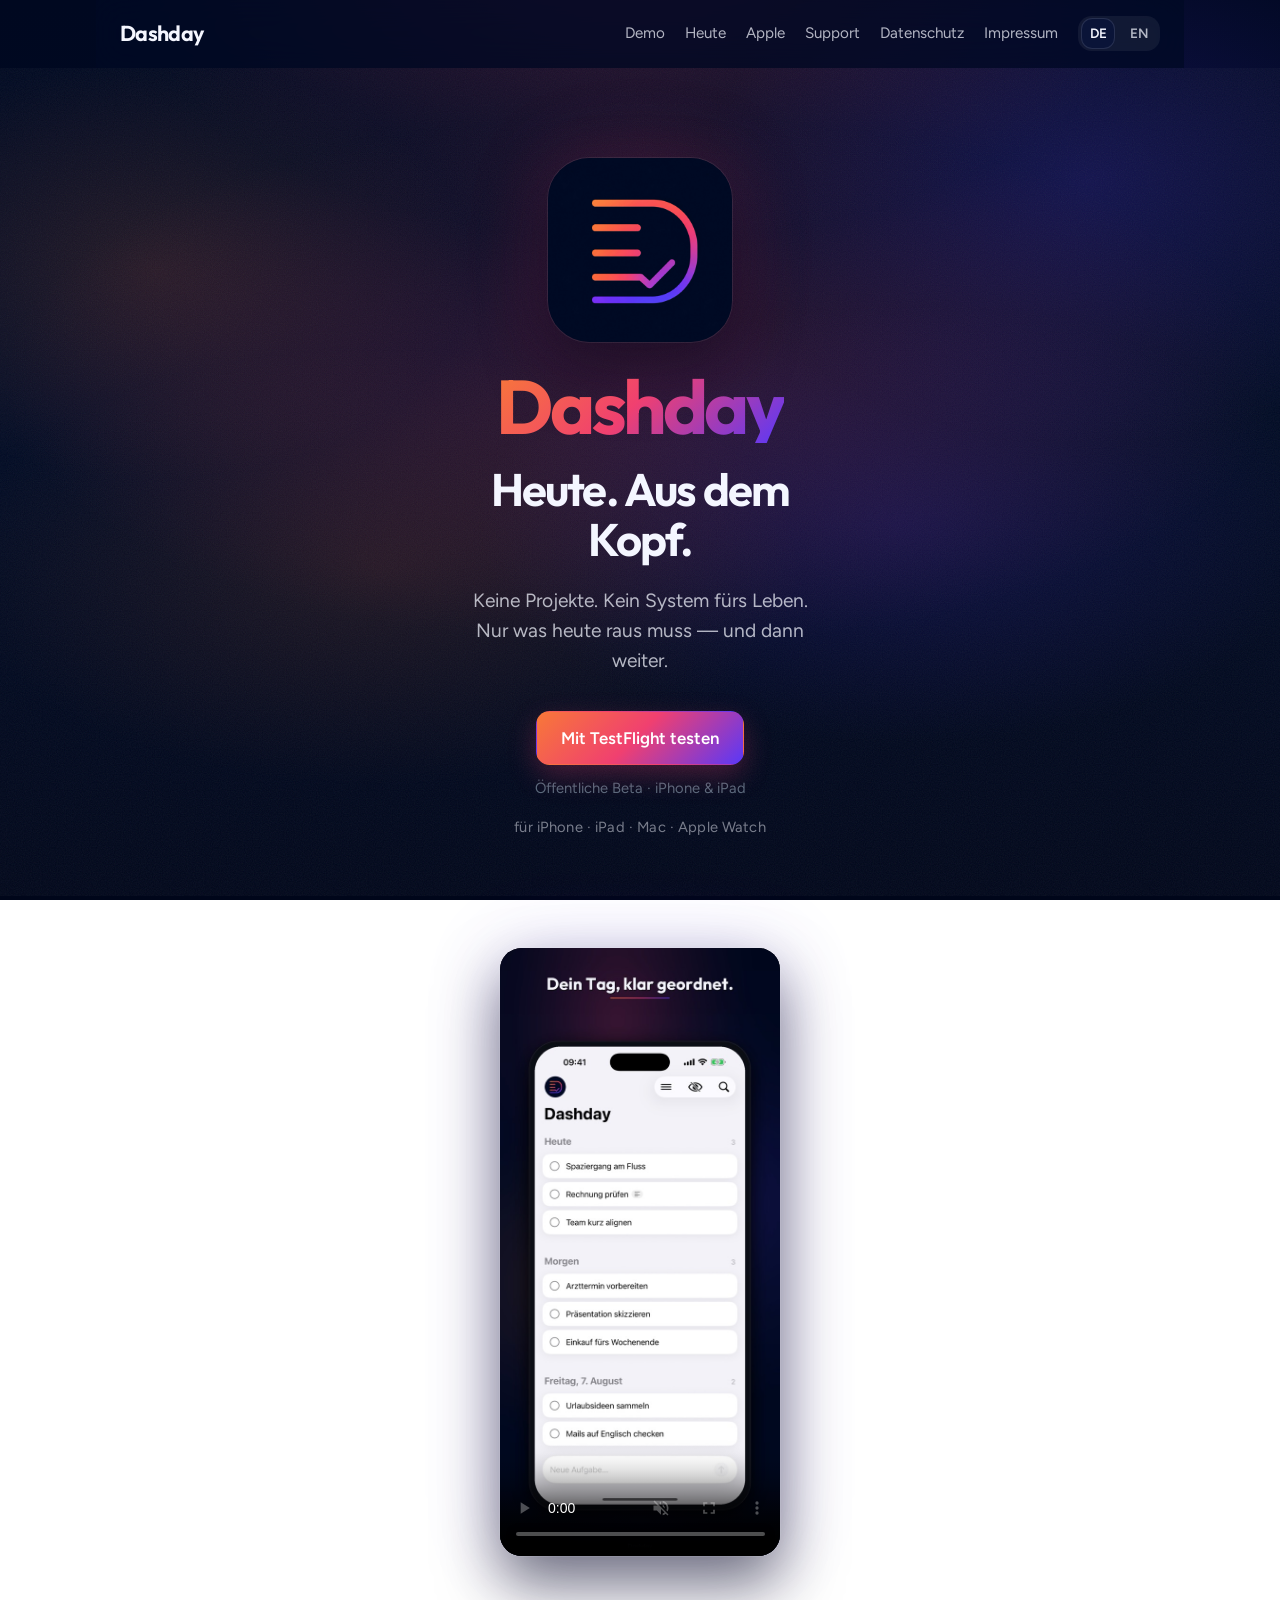
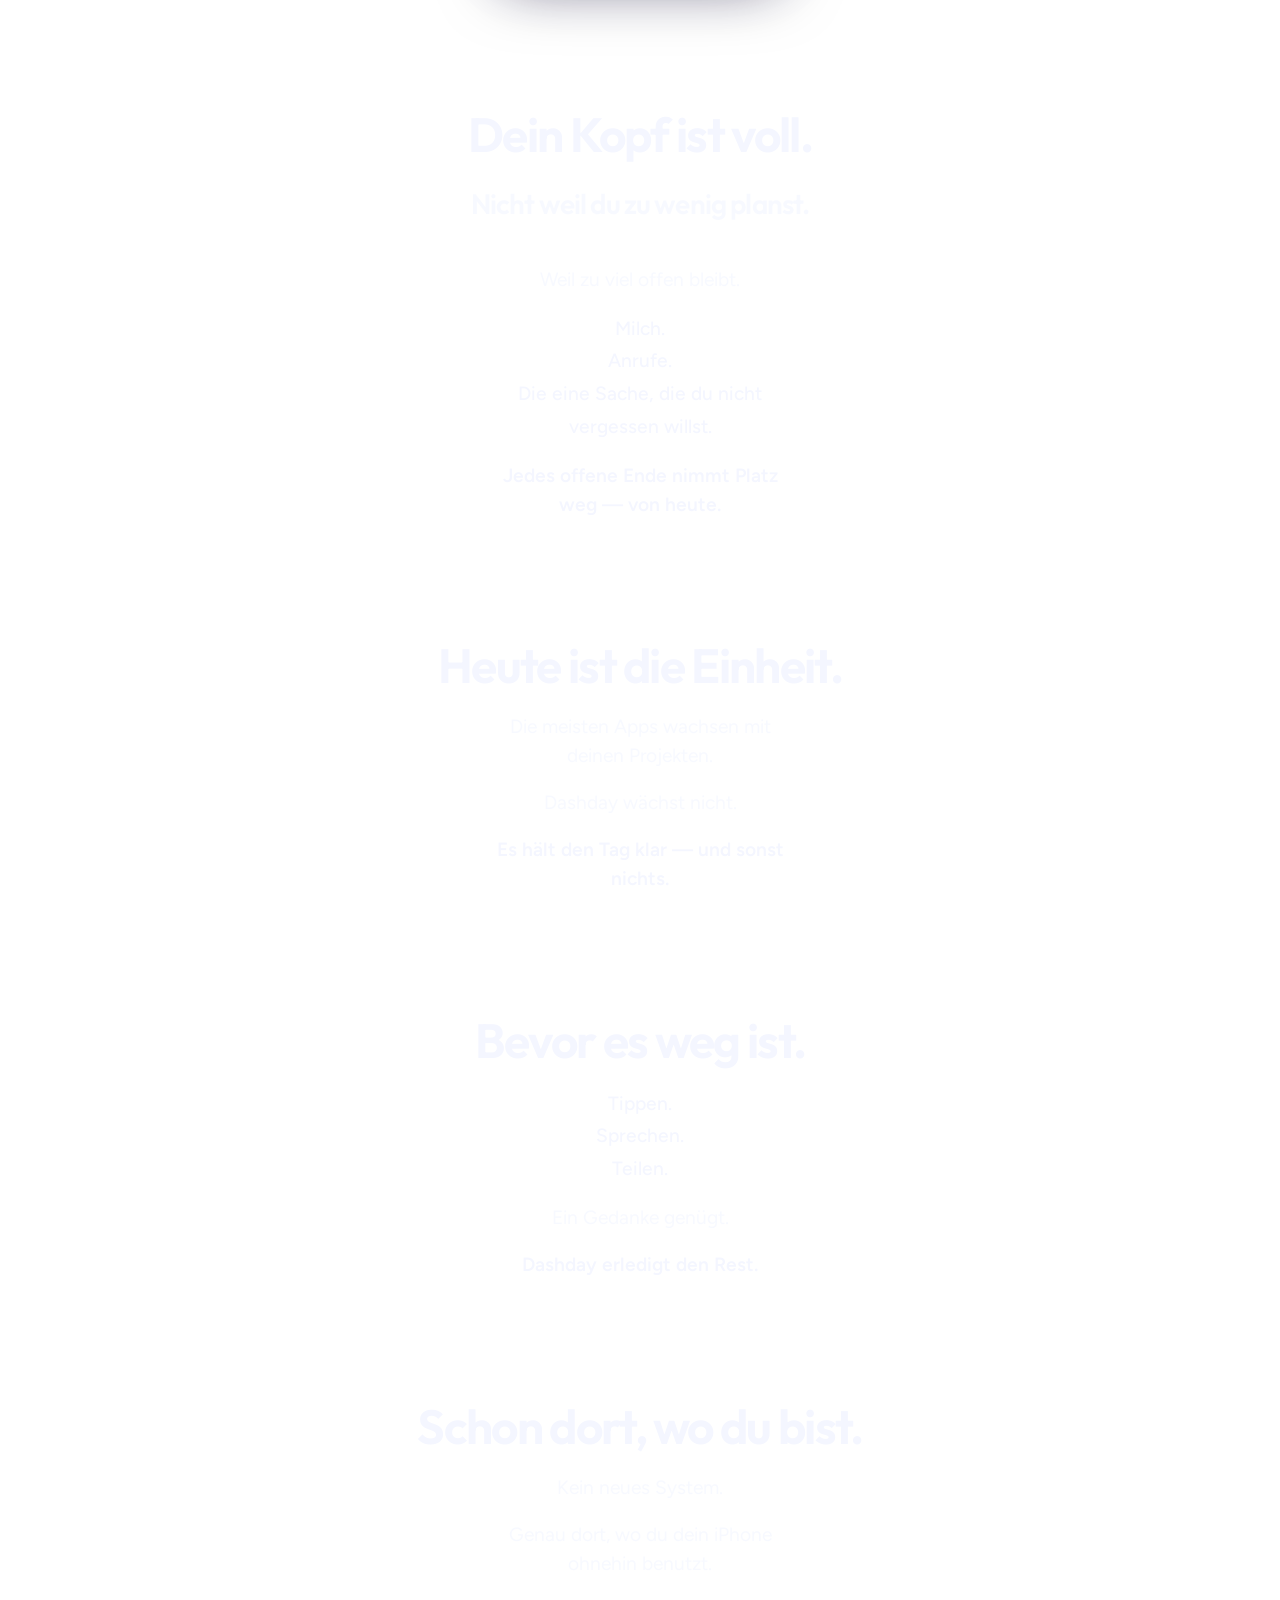
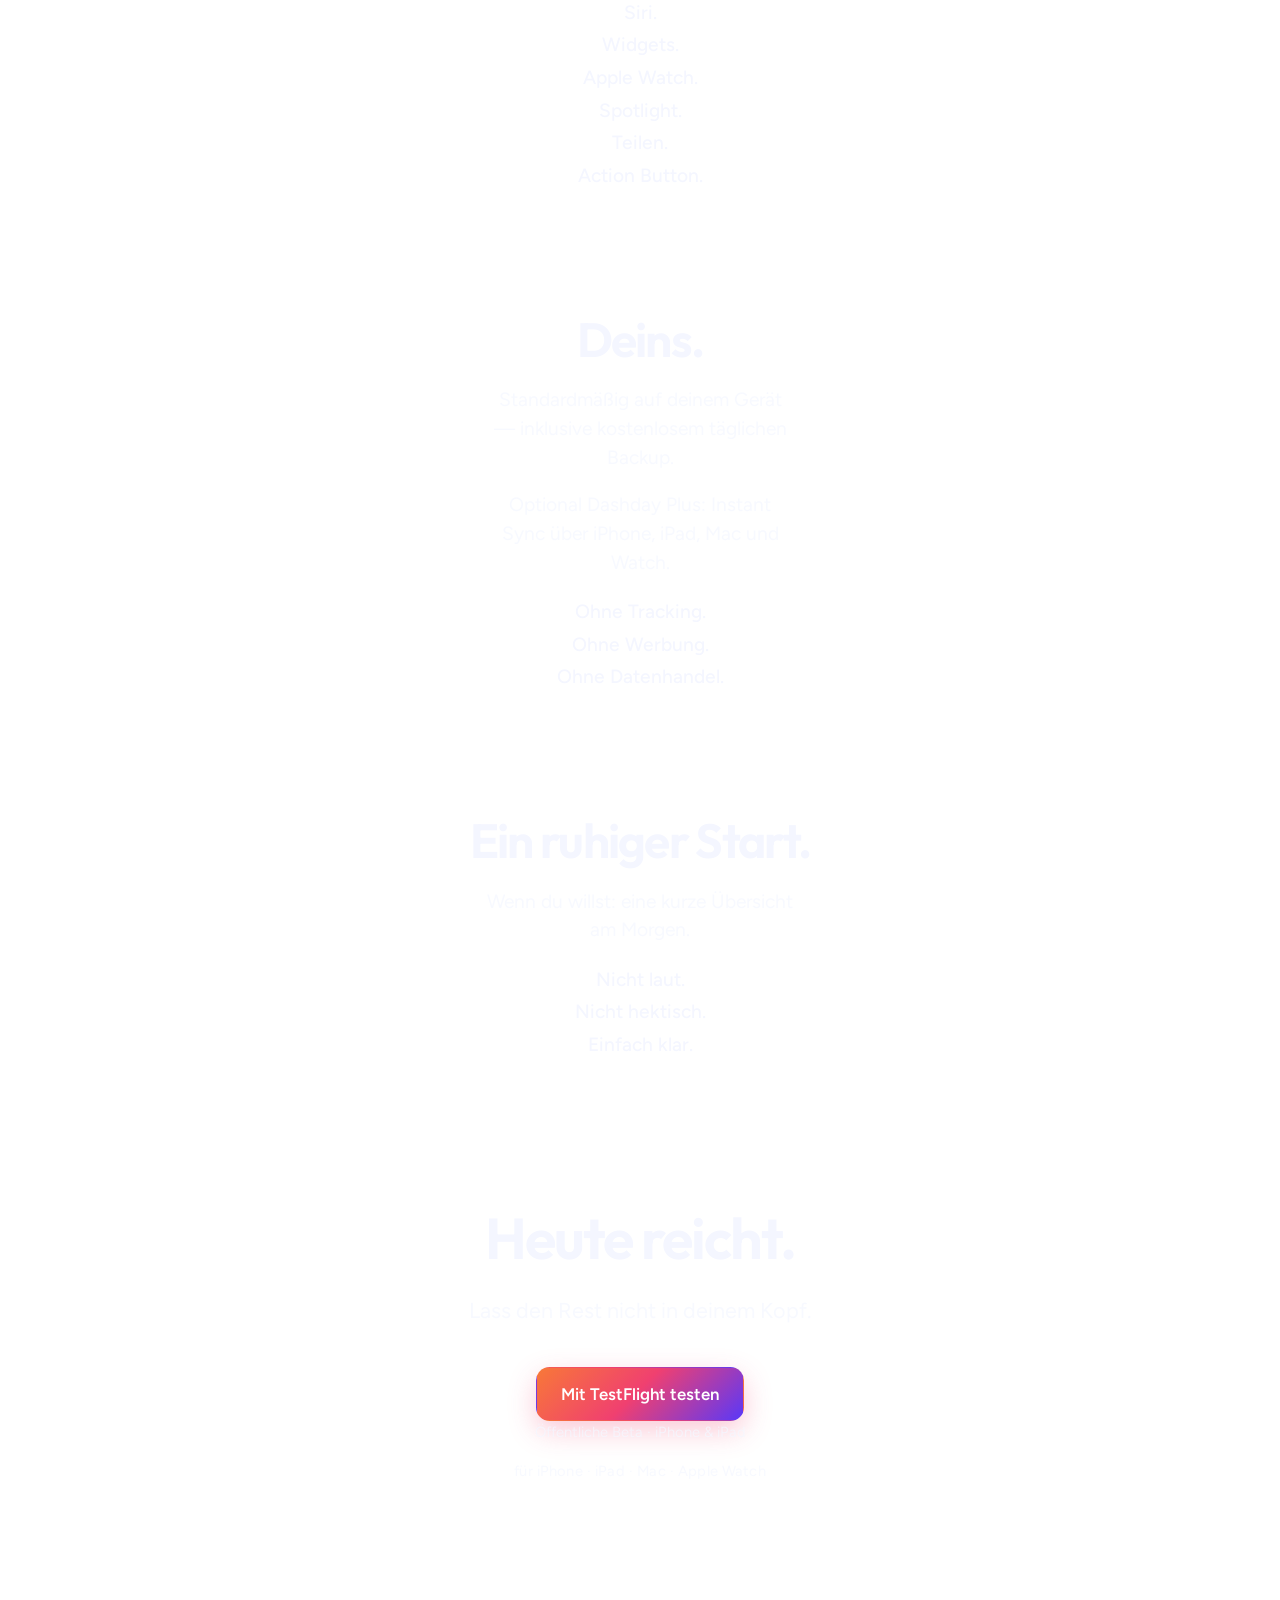
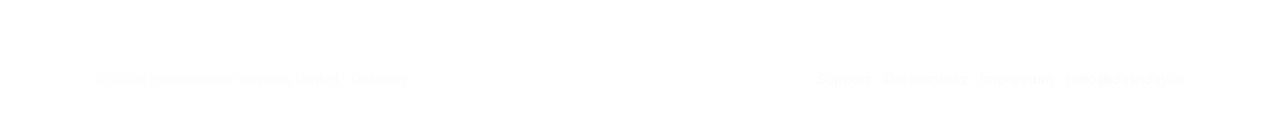
==== commit 8587c455: "Surface public TestFlight and clarify free vs Plus on the site. Point CTAs at the external beta join" ====
--- a/de/index.html
+++ b/de/index.html
@@ -137,6 +137,14 @@
             </div>
             <a
               class="button button-primary button-store-soon"
+              data-store-testflight
+              hidden
+              href="https://testflight.apple.com/join/qQ1qYRTd"
+              rel="noopener"
+              >Mit TestFlight testen</a
+            >
+            <a
+              class="button button-primary button-store-soon"
               data-store-soon
               data-mail="support"
               data-label="Kostenlos im App Store"
@@ -145,6 +153,7 @@
               >Kostenlos im App Store</a
             >
           </div>
+          <p class="cta-note" data-store-testflight hidden>Öffentliche Beta · iPhone &amp; iPad</p>
           <p class="platforms">für iPhone · iPad · Mac · Apple Watch</p>
         </div>
       </section>
@@ -200,22 +209,15 @@
         <div class="beat">
           <p>Kein neues System.</p>
           <p>Genau dort, wo du dein iPhone ohnehin benutzt.</p>
-          <p class="soft-list soft-list-wide">
-            Siri.<br />
-            Widgets.<br />
-            Apple Watch.<br />
-            Spotlight.<br />
-            Teilen.<br />
-            Action Button.
-          </p>
+          <p class="soft-list soft-list-wide">Siri.<br />Widgets.<br />Apple Watch.<br />Spotlight.<br />Teilen.<br />Action Button.</p>
         </div>
       </section>
 
       <section class="section" id="daten">
         <h2>Deins.</h2>
         <div class="beat">
-          <p>Standardmäßig auf deinem Gerät.</p>
-          <p>Sync, wenn du mehrere Geräte nutzt.</p>
+          <p>Standardmäßig auf deinem Gerät — inklusive kostenlosem täglichen Backup.</p>
+          <p>Optional Dashday Plus: Instant Sync über iPhone, iPad, Mac und Watch.</p>
           <p class="soft-list">Ohne Tracking.<br />Ohne Werbung.<br />Ohne Datenhandel.</p>
         </div>
       </section>
@@ -249,6 +251,14 @@
           </div>
           <a
             class="button button-primary button-store-soon"
+            data-store-testflight
+            hidden
+            href="https://testflight.apple.com/join/qQ1qYRTd"
+            rel="noopener"
+            >Mit TestFlight testen</a
+          >
+          <a
+            class="button button-primary button-store-soon"
             data-store-soon
             data-mail="support"
             data-label="Kostenlos im App Store"
@@ -257,6 +267,7 @@
             >Kostenlos im App Store</a
           >
         </div>
+        <p class="cta-note" data-store-testflight hidden>Öffentliche Beta · iPhone &amp; iPad</p>
         <p class="platforms">für iPhone · iPad · Mac · Apple Watch</p>
       </section>
     </main>
--- a/styles.css
+++ b/styles.css
@@ -750,8 +750,16 @@
 }
 
 [data-store-live][hidden],
-[data-store-soon][hidden] {
+[data-store-soon][hidden],
+[data-store-testflight][hidden] {
   display: none !important;
+}
+
+.cta-note {
+  margin: 0.75rem 0 0;
+  font-size: 0.92rem;
+  color: var(--muted, #5a6b7d);
+  text-align: center;
 }
 
 @media (prefers-reduced-motion: reduce) {
